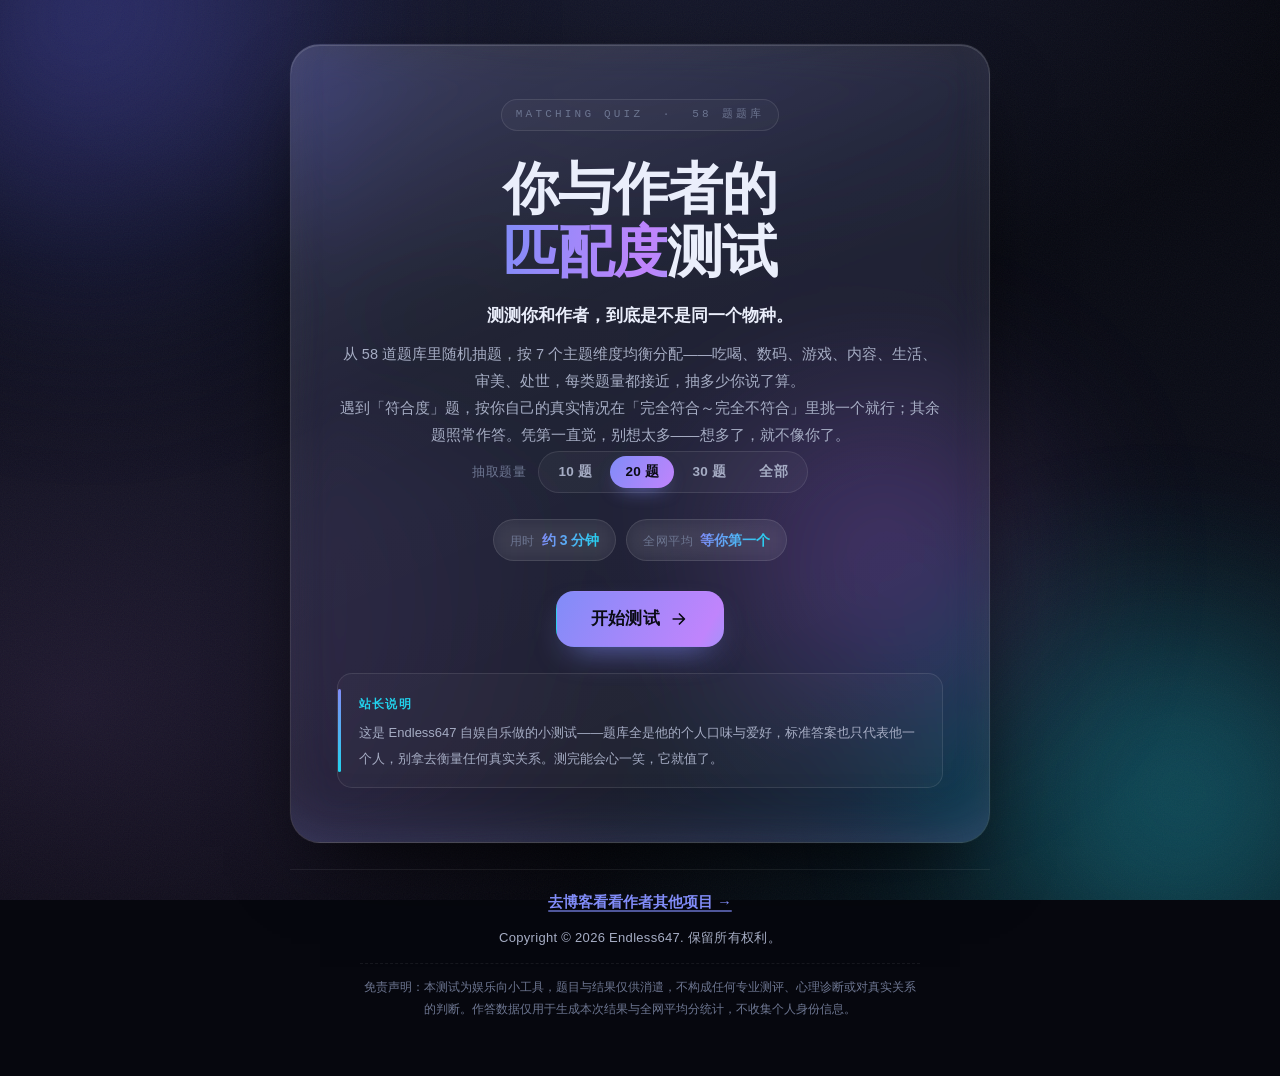
==== public/index.html @ 9ea5fccc "feat: 题干改为「我更……而不是……」对照写法；修复答案键被公开下载 1) 题干改写（39 道符合度题） - 原来的光杆陈述句 → 带对照的写法，让每题测的是哪个偏好点一目了然   例：`我最想用" ====
<!DOCTYPE html>
<html lang="zh-CN">
<head>
  <meta charset="UTF-8" />
  <meta name="viewport" content="width=device-width, initial-scale=1.0, viewport-fit=cover" />
  <meta name="theme-color" content="#06070e" />
  <meta name="description" content="58 道题，测测你和作者到底是不是一路人。" />
  <title>你与作者的匹配度测试</title>
  <link rel="stylesheet" href="./styles.css" />
</head>
<body>
  <!-- 背景：极光光晕 + 噪点 -->
  <div class="bg" aria-hidden="true">
    <span class="orb orb-a"></span>
    <span class="orb orb-b"></span>
    <span class="orb orb-c"></span>
    <span class="noise"></span>
  </div>

  <main class="app">

    <!-- ============ 开始页 ============ -->
    <section id="start-screen" class="screen glass hero">
      <span class="eyebrow">MATCHING QUIZ&nbsp;&nbsp;·&nbsp;&nbsp;58 题题库</span>

      <h1 class="hero-title">
        <span class="line">你与作者的</span>
        <span class="line"><em>匹配度</em>测试</span>
      </h1>

      <p class="hero-tag">测测你和作者，到底是不是同一个物种。</p>
      <p class="hero-lead">
        从 58 道题库里随机抽题，按 7 个主题维度均衡分配——吃喝、数码、游戏、内容、生活、审美、处世，每类题量都接近，抽多少你说了算。<br />
        遇到「符合度」题，按你自己的真实情况在「完全符合～完全不符合」里挑一个就行；其余题照常作答。凭第一直觉，别想太多——想多了，就不像你了。
      </p>

      <div class="mode-row">
        <span class="mode-label">抽取题量</span>
        <div class="segmented" id="mode-select" role="group" aria-label="抽取题量"></div>
      </div>

      <div id="start-stats" class="chip-row">
        <span class="chip"><i>用时</i><b>约 3 分钟</b></span>
        <span class="chip"><i>全网平均</i><b>等你第一个</b></span>
      </div>

      <button id="start-btn" class="btn btn-primary btn-lg" type="button">
        <span>开始测试</span>
        <svg class="ico" viewBox="0 0 24 24" fill="none" aria-hidden="true">
          <path d="M5 12h13M12.5 6l6 6-6 6" stroke="currentColor" stroke-width="2"
                stroke-linecap="round" stroke-linejoin="round" />
        </svg>
      </button>

      <div class="owner-note">
        <span class="owner-note-k">站长说明</span>
        <p>这是 Endless647 自娱自乐做的小测试——题库全是他的个人口味与爱好，标准答案也只代表他一个人，别拿去衡量任何真实关系。测完能会心一笑，它就值了。</p>
      </div>
    </section>

    <!-- ============ 答题页 ============ -->
    <section id="quiz-screen" class="screen glass quiz hidden">
      <div class="quiz-top">
        <span class="brand">匹配度测试</span>
        <span id="q-type" class="q-type"></span>
      </div>

      <div class="progress">
        <div class="progress-track"><div id="progress-fill" class="progress-fill"></div></div>
        <span id="progress-text" class="progress-text">1 / 20</span>
      </div>

      <h2 id="question-text" class="question"></h2>
      <div id="options" class="options"></div>

      <div class="quiz-footer">
        <button id="prev-btn" class="btn" type="button">上一题</button>
        <button id="next-btn" class="btn btn-primary" type="button">下一题</button>
      </div>
    </section>

    <!-- ============ 结果页 ============ -->
    <section id="result-screen" class="screen glass result hidden">
      <p class="result-label">你的匹配度</p>

      <div class="ring-wrap">
        <svg class="ring" viewBox="0 0 120 120" aria-hidden="true">
          <circle class="ring-bg" cx="60" cy="60" r="52"></circle>
          <circle class="ring-fg" id="ring-fg" cx="60" cy="60" r="52"></circle>
        </svg>
        <div class="ring-center"><span id="match-percent">0</span><i>%</i></div>
      </div>

      <h2 id="tier-title" class="tier-title"></h2>
      <p id="tier-desc" class="tier-desc"></p>
      <p id="raw-score" class="raw"></p>

      <div id="punish-notice" class="notice hidden"></div>
      <button id="unlock-btn" class="btn unlock-btn hidden" type="button">我偏要看真实结果 😤</button>

      <!-- ===== 分析区（惩罚模式下整体隐藏）===== -->
      <div id="analysis" class="analysis">

        <div class="tiles">
          <div class="tile"><span class="tile-k">匹配度</span><b class="tile-v" id="sum-percent">--</b></div>
          <div class="tile"><span class="tile-k">等级称号</span><b class="tile-v" id="sum-tier">--</b></div>
          <div class="tile"><span class="tile-k">最强同频</span><b class="tile-v" id="sum-best">--</b></div>
          <div class="tile"><span class="tile-k">最离谱分歧</span><b class="tile-v" id="sum-worst">--</b></div>
        </div>

        <div id="avg-box" class="hidden">
          <h3 class="sec-title">全网平均分对比</h3>
          <div class="panel avg-inner">
            <div class="avg-head">
              <span class="avg-title">🏆 你 vs 全网平均</span>
              <span class="avg-count" id="avg-count">--</span>
            </div>
            <div class="avg-rows">
              <div class="avg-row">
                <span class="avg-label">你</span>
                <div class="avg-bar"><div class="avg-fill you" id="avg-you-fill"></div></div>
                <span class="avg-val" id="avg-you-val">--</span>
              </div>
              <div class="avg-row">
                <span class="avg-label">平均</span>
                <div class="avg-bar"><div class="avg-fill mean" id="avg-mean-fill"></div></div>
                <span class="avg-val" id="avg-mean-val">--</span>
              </div>
            </div>
            <div class="avg-foot">
              <span class="avg-delta" id="avg-delta">--</span>
              <span class="avg-beat" id="avg-beat">--</span>
            </div>
            <p class="avg-note" id="avg-note"></p>
          </div>
        </div>

        <h3 class="sec-title">六维同频雷达</h3>
        <div class="panel radar-box">
          <svg id="radar" viewBox="0 0 320 300" role="img" aria-label="六维同频雷达图"></svg>
        </div>
        <p id="radar-summary" class="note"></p>

        <h3 class="sec-title">各维度同频度</h3>
        <div id="dim-list" class="dim-list"></div>

        <h3 class="sec-title">专属深度报告</h3>
        <div class="panel report-box">
          <div class="report-sec">
            <span class="token">你们的共同点</span>
            <div id="rep-common" class="report-text"></div>
          </div>
          <div class="report-sec">
            <span class="token warn">最离谱的分歧</span>
            <div id="rep-diff" class="report-text"></div>
          </div>
          <div class="report-sec">
            <span class="token ok">终极结论</span>
            <div id="rep-final" class="report-text"></div>
          </div>
        </div>

        <div class="breakdown">
          <div class="breakdown-col">
            <h3>最一致的 3 题</h3>
            <ul id="top-matches" class="bd-list"></ul>
          </div>
          <div class="breakdown-col">
            <h3>分歧最大的 3 题</h3>
            <ul id="top-differences" class="bd-list"></ul>
          </div>
        </div>
      </div>

      <div class="actions">
        <button id="download-btn" class="btn" type="button">保存结果长图</button>
        <button id="copy-btn" class="btn" type="button">复制结果文案</button>
        <button id="restart-btn" class="btn btn-primary" type="button">重新测试</button>
      </div>

      <div class="owner-note">
        <span class="owner-note-k">站长说明</span>
        <p>这是 Endless647 自娱自乐做的小测试——题库全是他的个人口味与怪癖，标准答案也只代表他一个人，别拿去衡量任何真实关系。测完能会心一笑，它就值了。</p>
      </div>

      <p class="poster-footer">你与作者的匹配度测试 · matching-quiz.pages.dev</p>
    </section>

    <!-- ============ 站点页脚 ============ -->
    <footer class="site-footer">
      <a class="footer-blog" href="https://wjhtkjwz.eu.org" target="_blank" rel="noopener">去博客看看作者其他项目 →</a>
      <div class="footer-copy">Copyright © 2026 Endless647. 保留所有权利。</div>
      <p class="footer-disclaimer">免责声明：本测试为娱乐向小工具，题目与结果仅供消遣，不构成任何专业测评、心理诊断或对真实关系的判断。作答数据仅用于生成本次结果与全网平均分统计，不收集个人身份信息。</p>
    </footer>

  </main>

  <p id="error-toast" class="toast hidden"></p>

  <script src="./vendor/html2canvas.min.js"></script>
  <script src="./script.js"></script>
</body>
</html>
---- public/styles.css ----
/* ============================================================
   你与作者的匹配度测试 · 极简玻璃拟态（Minimal Glassmorphism）
   —— 深空极光底 · 毛玻璃面板 · 克制留白 · 顺滑动效
   全部资源本地化，无任何外部 CDN。
   ============================================================ */

/* ---------- 1. 设计令牌 ---------- */
:root {
  /* 底色 */
  --bg: #06070e;
  --bg-2: #0b0d18;

  /* 玻璃 */
  --glass: rgba(255, 255, 255, 0.055);
  --glass-2: rgba(255, 255, 255, 0.035);
  --glass-3: rgba(255, 255, 255, 0.028);
  --brd: rgba(255, 255, 255, 0.10);
  --brd-hi: rgba(255, 255, 255, 0.20);
  --blur: 22px;

  /* 文字 */
  --text: #eaeefb;
  --text-2: #a6adc4;
  --text-3: #6d7691;

  /* 强调色 */
  --a1: #818cf8;   /* 靛 */
  --a2: #c084fc;   /* 紫 */
  --a3: #22d3ee;   /* 青 */
  --ok: #4ade80;
  --bad: #fb7185;

  /* 形状 */
  --r-xl: 30px;
  --r-lg: 22px;
  --r-md: 15px;
  --r-sm: 11px;

  /* 动效曲线 */
  --ease: cubic-bezier(0.22, 1, 0.36, 1);
  --ease-soft: cubic-bezier(0.4, 0, 0.2, 1);
  --snap: cubic-bezier(0.34, 1.56, 0.64, 1);
}

/* ---------- 2. 基础 ---------- */
* { box-sizing: border-box; margin: 0; padding: 0; }

html { -webkit-text-size-adjust: 100%; }

body {
  font-family: -apple-system, BlinkMacSystemFont, "Segoe UI", "PingFang SC",
    "Hiragino Sans GB", "Microsoft YaHei", "Noto Sans SC", sans-serif;
  color: var(--text);
  background: var(--bg);
  min-height: 100vh;
  display: flex;
  justify-content: center;
  align-items: flex-start;
  padding: 44px 18px 56px;
  padding-left: max(18px, env(safe-area-inset-left));
  padding-right: max(18px, env(safe-area-inset-right));
  overflow-x: hidden;
  -webkit-font-smoothing: antialiased;
  line-height: 1.6;
}

::selection { background: rgba(129, 140, 248, 0.35); }

.hidden { display: none !important; }

/* ---------- 3. 背景：极光光晕 + 噪点 ---------- */
.bg { position: fixed; inset: 0; z-index: -1; overflow: hidden; background: var(--bg); }

.bg::before {
  content: "";
  position: absolute; inset: 0;
  background:
    radial-gradient(1200px 700px at 50% -12%, rgba(129, 140, 248, 0.16), transparent 60%),
    radial-gradient(900px 620px at 88% 96%, rgba(34, 211, 238, 0.10), transparent 62%),
    radial-gradient(880px 700px at 6% 78%, rgba(192, 132, 252, 0.12), transparent 64%),
    linear-gradient(180deg, var(--bg) 0%, var(--bg-2) 55%, var(--bg) 100%);
}

.orb {
  position: absolute;
  display: block;
  border-radius: 50%;
  filter: blur(90px);
  opacity: 0.5;
  will-change: transform;
}
.orb-a {
  width: 46vmax; height: 46vmax; top: -16vmax; left: -10vmax;
  background: radial-gradient(circle at 35% 35%, #6366f1, transparent 68%);
  animation: drift-a 34s var(--ease-soft) infinite alternate;
}
.orb-b {
  width: 38vmax; height: 38vmax; bottom: -14vmax; right: -8vmax;
  background: radial-gradient(circle at 60% 40%, #22d3ee, transparent 68%);
  opacity: 0.4;
  animation: drift-b 42s var(--ease-soft) infinite alternate;
}
.orb-c {
  width: 34vmax; height: 34vmax; top: 38%; left: 52%;
  background: radial-gradient(circle at 50% 50%, #c084fc, transparent 68%);
  opacity: 0.34;
  animation: drift-c 50s var(--ease-soft) infinite alternate;
}
@keyframes drift-a {
  from { transform: translate3d(0, 0, 0) scale(1); }
  to   { transform: translate3d(9vmax, 7vmax, 0) scale(1.18); }
}
@keyframes drift-b {
  from { transform: translate3d(0, 0, 0) scale(1.1); }
  to   { transform: translate3d(-10vmax, -6vmax, 0) scale(0.92); }
}
@keyframes drift-c {
  from { transform: translate3d(-4vmax, 0, 0) scale(0.95); }
  to   { transform: translate3d(6vmax, -9vmax, 0) scale(1.22); }
}

/* 细噪点，提升质感（内联 data URI，不请求外部资源） */
.noise {
  position: absolute; inset: -50%;
  pointer-events: none;
  opacity: 0.045;
  background-image: url("data:image/svg+xml,%3Csvg xmlns='http://www.w3.org/2000/svg' width='200' height='200'%3E%3Cfilter id='n'%3E%3CfeTurbulence type='fractalNoise' baseFrequency='0.85' numOctaves='3' stitchTiles='stitch'/%3E%3C/filter%3E%3Crect width='200' height='200' filter='url(%23n)'/%3E%3C/svg%3E");
}

/* ---------- 4. 布局与玻璃面板 ---------- */
.app { width: 100%; max-width: 700px; position: relative; }

.glass {
  position: relative;
  /* 多层叠加：对角微光 + 半透明玻璃底，更通透有层次 */
  background:
    linear-gradient(155deg, rgba(255, 255, 255, 0.12) 0%, rgba(255, 255, 255, 0.035) 36%, rgba(255, 255, 255, 0.012) 100%),
    var(--glass);
  border: 1px solid var(--brd);
  border-radius: var(--r-xl);
  backdrop-filter: blur(var(--blur)) saturate(185%);
  -webkit-backdrop-filter: blur(var(--blur)) saturate(185%);
  box-shadow:
    0 34px 80px -30px rgba(0, 0, 0, 0.92),
    inset 0 1px 0 rgba(255, 255, 255, 0.14),
    inset 0 -36px 70px -46px rgba(129, 140, 248, 0.34),
    0 0 0 1px rgba(255, 255, 255, 0.02);
  overflow: hidden;
}
/* 顶部高光，强化玻璃质感 */
.glass::before {
  content: "";
  position: absolute;
  inset: 0;
  border-radius: inherit;
  background: linear-gradient(180deg, rgba(255, 255, 255, 0.14), transparent 28%);
  pointer-events: none;
}

/* 屏幕入场：淡入 + 上浮 + 轻微聚焦 */
.screen { animation: screen-in 0.62s var(--ease) both; }
@keyframes screen-in {
  from { opacity: 0; transform: translateY(20px) scale(0.985); filter: blur(6px); }
  to   { opacity: 1; transform: none; filter: blur(0); }
}

/* 通用入场动效 */
@keyframes rise {
  from { opacity: 0; transform: translateY(14px); }
  to   { opacity: 1; transform: none; }
}
@keyframes pop {
  0%   { opacity: 0; transform: scale(0.86); }
  100% { opacity: 1; transform: scale(1); }
}

/* ---------- 5. 按钮 ---------- */
.btn {
  position: relative;
  overflow: hidden;
  appearance: none;
  display: inline-flex;
  align-items: center;
  justify-content: center;
  gap: 9px;
  border: 1px solid var(--brd);
  background: var(--glass-2);
  backdrop-filter: blur(12px);
  -webkit-backdrop-filter: blur(12px);
  color: var(--text);
  font-family: inherit;
  font-size: 15px;
  font-weight: 600;
  letter-spacing: 0.2px;
  padding: 12px 22px;
  border-radius: var(--r-md);
  cursor: pointer;
  transition:
    transform 0.28s var(--ease),
    border-color 0.28s var(--ease-soft),
    background 0.28s var(--ease-soft),
    box-shadow 0.32s var(--ease-soft),
    opacity 0.2s linear;
}
.btn:hover:not(:disabled) {
  transform: translateY(-2px);
  border-color: var(--brd-hi);
  background: rgba(255, 255, 255, 0.07);
  box-shadow: 0 14px 30px -14px rgba(0, 0, 0, 0.9);
}
.btn:active:not(:disabled) { transform: translateY(0) scale(0.985); transition-duration: 0.08s; }
.btn:focus-visible { outline: 2px solid var(--a1); outline-offset: 3px; }
.btn:disabled { opacity: 0.4; cursor: not-allowed; }

/* 主按钮：渐变 + 悬停扫光 + 呼吸光晕 */
.btn-primary {
  border-color: transparent;
  color: #0a0b14;
  background: linear-gradient(120deg, var(--a1), var(--a2) 52%, var(--a3));
  background-size: 180% 100%;
  box-shadow: 0 14px 34px -16px rgba(129, 140, 248, 0.9);
  animation: hue-slide 9s var(--ease-soft) infinite alternate;
}
@keyframes hue-slide {
  from { background-position: 0% 50%; }
  to   { background-position: 100% 50%; }
}
.btn-primary::after {
  content: "";
  position: absolute; top: 0; left: -120%;
  width: 60%; height: 100%;
  background: linear-gradient(100deg, transparent, rgba(255, 255, 255, 0.65), transparent);
  transform: skewX(-18deg);
  transition: left 0.7s var(--ease-soft);
}
.btn-primary:hover:not(:disabled)::after { left: 130%; }
.btn-primary:hover:not(:disabled) {
  border-color: transparent;
  background-color: transparent;
  box-shadow: 0 20px 44px -16px rgba(129, 140, 248, 1);
}

.btn-lg { padding: 16px 34px; font-size: 16.5px; border-radius: 18px; }
.btn .ico { width: 20px; height: 20px; transition: transform 0.32s var(--ease); }
.btn-lg:hover .ico { transform: translateX(4px); }

/* ---------- 6. 开始页 ---------- */
.hero {
  padding: clamp(30px, 6vw, 54px) clamp(24px, 5vw, 46px);
  text-align: center;
  overflow: hidden;
}
.hero::before {
  content: "";
  position: absolute; inset: -40% -10% auto;
  height: 320px;
  background: radial-gradient(closest-side, rgba(129, 140, 248, 0.22), transparent);
  filter: blur(24px);
  animation: hue-breathe 8s var(--ease-soft) infinite alternate;
}
@keyframes hue-breathe {
  from { opacity: 0.55; transform: scale(0.95); }
  to   { opacity: 1;    transform: scale(1.08); }
}

.eyebrow {
  position: relative;
  display: inline-block;
  font-family: ui-monospace, SFMono-Regular, Consolas, "Courier New", monospace;
  font-size: 11px;
  letter-spacing: 3.2px;
  color: var(--text-3);
  padding: 6px 14px;
  border: 1px solid var(--brd);
  border-radius: 99px;
  background: var(--glass-3);
  animation: rise 0.6s var(--ease) 0.05s both;
}

.hero-title {
  position: relative;
  margin: 26px 0 0;
  font-size: clamp(34px, 7.6vw, 56px);
  line-height: 1.14;
  font-weight: 800;
  letter-spacing: -1.2px;
}
.hero-title .line { display: block; animation: rise 0.7s var(--ease) both; }
.hero-title .line:nth-child(1) { animation-delay: 0.12s; }
.hero-title .line:nth-child(2) { animation-delay: 0.22s; }
.hero-title em {
  font-style: normal;
  background: linear-gradient(100deg, var(--a1), var(--a2) 45%, var(--a3));
  background-size: 200% 100%;
  -webkit-background-clip: text;
  background-clip: text;
  -webkit-text-fill-color: transparent;
  animation: hue-slide 7s var(--ease-soft) infinite alternate;
}

.hero-tag {
  position: relative;
  margin-top: 18px;
  font-size: clamp(15px, 2.4vw, 17px);
  font-weight: 600;
  color: var(--text);
  animation: rise 0.7s var(--ease) 0.3s both;
}
.hero-lead {
  position: relative;
  margin-top: 12px;
  font-size: 14.5px;
  line-height: 1.85;
  color: var(--text-2);
  animation: rise 0.7s var(--ease) 0.38s both;
}

/* 玻璃信息芯片 */
.chip-row {
  position: relative;
  display: flex;
  flex-wrap: wrap;
  justify-content: center;
  gap: 10px;
  margin: 26px 0 30px;
}
.chip {
  display: inline-flex;
  align-items: baseline;
  gap: 7px;
  padding: 9px 16px;
  border-radius: 99px;
  border: 1px solid var(--brd);
  background: var(--glass-2);
  backdrop-filter: blur(10px);
  -webkit-backdrop-filter: blur(10px);
  animation: rise 0.55s var(--ease) both;
}
.chip:nth-child(1) { animation-delay: 0.46s; }
.chip:nth-child(2) { animation-delay: 0.54s; }
.chip:nth-child(3) { animation-delay: 0.62s; }
.chip i { font-style: normal; font-size: 11.5px; color: var(--text-3); letter-spacing: 0.4px; }
.chip b {
  font-size: 14px;
  font-weight: 700;
  background: linear-gradient(100deg, var(--a1), var(--a3));
  -webkit-background-clip: text; background-clip: text;
  -webkit-text-fill-color: transparent;
}

/* 抽题量档位选择器 */
.mode-row {
  position: relative;
  display: flex;
  flex-wrap: wrap;
  align-items: center;
  justify-content: center;
  gap: 12px;
  margin: 2px 0 14px;
  animation: rise 0.6s var(--ease) 0.44s both;
}
.mode-label {
  font-size: 12.5px;
  letter-spacing: 0.6px;
  color: var(--text-3);
}
.segmented {
  display: inline-flex;
  padding: 4px;
  gap: 3px;
  border-radius: 99px;
  border: 1px solid var(--brd);
  background: var(--glass-2);
  backdrop-filter: blur(10px);
  -webkit-backdrop-filter: blur(10px);
}
.seg {
  appearance: none;
  border: 0;
  background: transparent;
  color: var(--text-2);
  font-family: inherit;
  font-size: 13.5px;
  font-weight: 700;
  letter-spacing: 0.3px;
  padding: 7px 15px;
  border-radius: 99px;
  cursor: pointer;
  transition:
    color 0.24s var(--ease-soft),
    background 0.24s var(--ease-soft),
    box-shadow 0.28s var(--ease-soft);
}
.seg:hover { color: var(--text); }
.seg.is-active {
  color: #0a0b14;
  background: linear-gradient(120deg, var(--a1), var(--a2));
  box-shadow: 0 8px 20px -10px rgba(129, 140, 248, 0.9);
}
.seg:focus-visible { outline: 2px solid var(--a1); outline-offset: 2px; }

.hero .btn-lg { position: relative; animation: rise 0.6s var(--ease) 0.7s both; }
.hero-note {
  position: relative;
  margin-top: 24px;
  font-size: 12.5px;
  line-height: 1.9;
  color: var(--text-3);
  animation: rise 0.6s var(--ease) 0.8s both;
}

/* ---------- 7. 答题页 ---------- */
.quiz { padding: clamp(24px, 5vw, 40px); }

.quiz-top {
  display: flex;
  align-items: center;
  justify-content: space-between;
  gap: 12px;
  margin-bottom: 18px;
}
.brand {
  font-family: ui-monospace, SFMono-Regular, Consolas, monospace;
  font-size: 11px;
  letter-spacing: 2.6px;
  color: var(--text-3);
  text-transform: uppercase;
}
.q-type {
  font-size: 11.5px;
  font-weight: 700;
  letter-spacing: 0.6px;
  padding: 5px 12px;
  border-radius: 99px;
  border: 1px solid var(--brd);
  background: var(--glass-2);
  color: var(--text-2);
}
.q-type.single { color: #a5b4fc; border-color: rgba(129, 140, 248, 0.42); }
.q-type.multiple { color: #f0abfc; border-color: rgba(192, 132, 252, 0.42); }
.q-type.scale { color: #7dd3fc; border-color: rgba(56, 189, 248, 0.42); }

.progress { display: flex; align-items: center; gap: 14px; margin-bottom: 30px; }
.progress-track {
  flex: 1; height: 6px;
  border-radius: 99px;
  background: rgba(255, 255, 255, 0.07);
  overflow: hidden;
}
.progress-fill {
  position: relative;
  height: 100%; width: 100%;
  border-radius: 99px;
  background: linear-gradient(90deg, var(--a1), var(--a2) 55%, var(--a3));
  transform: scaleX(0);
  transform-origin: left center;
  transition: transform 0.72s var(--ease);
  box-shadow: 0 0 16px -1px rgba(129, 140, 248, 0.55);
}
.progress-fill::after {
  content: "";
  position: absolute; inset: 0;
  border-radius: 99px;
  background: linear-gradient(90deg, transparent, rgba(255, 255, 255, 0.6), transparent);
  transform: translateX(-100%);
  animation: sheen 2.4s var(--ease-soft) infinite;
}
@keyframes sheen {
  0%   { transform: translateX(-100%); }
  55%  { transform: translateX(200%); }
  100% { transform: translateX(200%); }
}
.progress-text {
  font-family: ui-monospace, SFMono-Regular, Consolas, monospace;
  font-size: 12.5px;
  color: var(--text-3);
  white-space: nowrap;
  letter-spacing: 0.5px;
}

.question {
  font-size: clamp(19px, 3.4vw, 23px);
  font-weight: 700;
  line-height: 1.55;
  letter-spacing: -0.2px;
  min-height: 68px;
  margin-bottom: 24px;
}
.question.q-in { animation: rise 0.5s var(--ease) both; }

.options { display: flex; flex-direction: column; gap: 11px; margin-bottom: 30px; }

.option {
  position: relative;
  display: flex;
  align-items: center;
  gap: 14px;
  padding: 15px 18px;
  border-radius: var(--r-md);
  border: 1px solid var(--brd);
  background: var(--glass-3);
  cursor: pointer;
  overflow: hidden;
  animation: rise 0.5s var(--ease) both;
  animation-delay: calc(var(--i, 0) * 55ms + 60ms);
  transition:
    transform 0.26s var(--ease),
    border-color 0.26s var(--ease-soft),
    background 0.26s var(--ease-soft),
    box-shadow 0.3s var(--ease-soft);
}
.option::before {           /* 选中时的左侧强调条 */
  content: "";
  position: absolute; left: 0; top: 12%; bottom: 12%;
  width: 3px; border-radius: 99px;
  background: linear-gradient(180deg, var(--a1), var(--a2));
  transform: scaleY(0);
  transform-origin: 50% 50%;
  transition: transform 0.34s var(--snap);
}
.option:hover {
  transform: translateX(4px);
  border-color: var(--brd-hi);
  background: rgba(255, 255, 255, 0.06);
  box-shadow: 0 12px 26px -16px rgba(0, 0, 0, 0.9);
}
.option.selected {
  border-color: rgba(129, 140, 248, 0.55);
  background: linear-gradient(100deg, rgba(129, 140, 248, 0.16), rgba(192, 132, 252, 0.10));
  box-shadow: 0 0 0 1px rgba(129, 140, 248, 0.22), 0 16px 34px -18px rgba(129, 140, 248, 0.9);
}
.option.selected::before { transform: scaleY(1); }

.dot {
  flex: none;
  width: 30px; height: 30px;
  display: grid; place-items: center;
  border-radius: 50%;
  border: 1px solid var(--brd);
  background: var(--glass-2);
  font-size: 12.5px;
  font-weight: 800;
  color: var(--text-2);
  transition: all 0.3s var(--ease);
}
.option.selected .dot {
  background: linear-gradient(135deg, var(--a1), var(--a2));
  border-color: transparent;
  color: #0a0b14;
  transform: scale(1.1);
  box-shadow: 0 0 16px -2px rgba(129, 140, 248, 0.85);
}
.opt-label { font-size: 15px; line-height: 1.5; color: var(--text); }

.quiz-footer { display: flex; gap: 12px; }
.quiz-footer .btn { flex: 1; }

/* ---------- 8. 结果页 ---------- */
.result { padding: clamp(24px, 5vw, 42px); }

.result-label {
  text-align: center;
  font-family: ui-monospace, SFMono-Regular, Consolas, monospace;
  font-size: 11px;
  letter-spacing: 3px;
  color: var(--text-3);
  text-transform: uppercase;
}

.ring-wrap {
  position: relative;
  width: 176px; height: 176px;
  margin: 18px auto 6px;
  animation: pop 0.7s var(--ease) 0.1s both;
}
.ring { width: 100%; height: 100%; transform: rotate(-90deg); }
.ring-bg {
  fill: none;
  stroke: rgba(255, 255, 255, 0.08);
  stroke-width: 8;
}
.ring-fg {
  fill: none;
  stroke: var(--a1);
  stroke-width: 8;
  stroke-linecap: round;
  stroke-dasharray: 326.7;
  stroke-dashoffset: 326.7;
  transition: stroke-dashoffset 1.15s var(--ease), stroke 0.5s linear;
  filter: drop-shadow(0 0 10px rgba(255, 255, 255, 0.28));
}
.ring-center {
  position: absolute; inset: 0;
  display: flex; align-items: baseline; justify-content: center;
  padding-top: 62px;
}
.ring-center span {
  font-size: 50px;
  font-weight: 800;
  letter-spacing: -2px;
  line-height: 1;
  color: var(--a1);
}
.ring-center i { font-style: normal; font-size: 19px; color: var(--text-3); margin-left: 3px; }

.tier-title {
  text-align: center;
  margin-top: 14px;
  font-size: clamp(21px, 4.2vw, 26px);
  font-weight: 800;
  letter-spacing: -0.4px;
  animation: rise 0.6s var(--ease) 0.26s both;
}
.tier-desc {
  text-align: center;
  margin-top: 10px;
  font-size: 14.5px;
  line-height: 1.75;
  color: var(--text-2);
  animation: rise 0.6s var(--ease) 0.34s both;
}
.raw {
  text-align: center;
  margin-top: 8px;
  font-family: ui-monospace, SFMono-Regular, Consolas, monospace;
  font-size: 12px;
  letter-spacing: 0.6px;
  color: var(--text-3);
  animation: rise 0.6s var(--ease) 0.4s both;
}

/* 反作弊提示 */
.notice {
  margin-top: 22px;
  padding: 14px 18px;
  border-radius: var(--r-md);
  border: 1px solid rgba(251, 113, 133, 0.4);
  background: rgba(251, 113, 133, 0.10);
  color: #ffd7dd;
  font-size: 13.5px;
  line-height: 1.7;
  animation: rise 0.5s var(--ease) both;
}
.notice b { color: #fff; }
.unlock-btn {
  display: block;
  width: 100%;
  margin-top: 14px;
  border-color: rgba(251, 113, 133, 0.45);
  color: #ffd7dd;
  background: rgba(251, 113, 133, 0.10);
  animation: rise 0.5s var(--ease) 0.08s both;
}

/* 分析区整体错峰入场 */
.analysis > * { animation: rise 0.55s var(--ease) both; }
.analysis > *:nth-child(1) { animation-delay: 0.30s; }
.analysis > *:nth-child(2) { animation-delay: 0.36s; }
.analysis > *:nth-child(3) { animation-delay: 0.42s; }
.analysis > *:nth-child(4) { animation-delay: 0.48s; }
.analysis > *:nth-child(5) { animation-delay: 0.54s; }
.analysis > *:nth-child(6) { animation-delay: 0.60s; }
.analysis > *:nth-child(7) { animation-delay: 0.66s; }
.analysis > *:nth-child(8) { animation-delay: 0.72s; }

/* 四格汇总 */
.tiles {
  display: grid;
  grid-template-columns: repeat(2, 1fr);
  gap: 11px;
  margin: 30px 0 6px;
}
.tile {
  display: flex;
  flex-direction: column;
  gap: 6px;
  padding: 14px 16px;
  border-radius: var(--r-md);
  border: 1px solid var(--brd);
  background: var(--glass-3);
  transition: transform 0.3s var(--ease), border-color 0.3s var(--ease-soft);
}
.tile:hover { transform: translateY(-3px); border-color: var(--brd-hi); }
.tile-k { font-size: 11.5px; letter-spacing: 1px; color: var(--text-3); }
.tile-v { font-size: 17px; font-weight: 800; letter-spacing: -0.3px; color: var(--text); }

/* 区块标题 */
.sec-title {
  display: flex;
  align-items: center;
  gap: 10px;
  margin: 34px 0 14px;
  font-size: 14px;
  font-weight: 700;
  letter-spacing: 1.4px;
  color: var(--text);
}
.sec-title::before {
  content: "";
  width: 4px; height: 15px;
  border-radius: 99px;
  background: linear-gradient(180deg, var(--a1), var(--a3));
  box-shadow: 0 0 12px -2px var(--a1);
}

.panel {
  border: 1px solid var(--brd);
  border-radius: var(--r-lg);
  background: var(--glass-3);
  backdrop-filter: blur(12px);
  -webkit-backdrop-filter: blur(12px);
}

/* 平均分对比 */
.avg-inner { padding: 18px; }
.avg-head {
  display: flex; align-items: baseline; justify-content: space-between;
  gap: 10px; margin-bottom: 16px;
}
.avg-title { font-size: 14px; font-weight: 700; }
.avg-count { font-size: 12px; color: var(--text-3); }

.avg-rows { display: flex; flex-direction: column; gap: 12px; }
.avg-row { display: flex; align-items: center; gap: 12px; }
.avg-label { width: 34px; flex: none; font-size: 12.5px; font-weight: 700; color: var(--text-3); }
.avg-row:first-child .avg-label { color: var(--a1); }
.avg-bar {
  flex: 1; height: 11px;
  border-radius: 99px;
  background: rgba(255, 255, 255, 0.07);
  overflow: hidden;
}
.avg-fill { height: 100%; width: 0; border-radius: 99px; transition: width 0.95s var(--ease); }
.avg-fill.you { background: linear-gradient(90deg, var(--a1), var(--a2)); box-shadow: 0 0 14px -3px var(--a1); }
.avg-fill.mean { background: rgba(255, 255, 255, 0.28); }
.avg-val { width: 48px; flex: none; text-align: right; font-size: 14px; font-weight: 800; }
.avg-row:first-child .avg-val { color: var(--a1); }

.avg-foot {
  display: flex; align-items: center; justify-content: space-between;
  gap: 10px; margin-top: 16px; flex-wrap: wrap;
}
.avg-delta {
  font-size: 12.5px; font-weight: 800; letter-spacing: 0.3px;
  padding: 5px 13px; border-radius: 99px;
  background: var(--glass-2); color: var(--text-2);
}
.avg-delta.up { background: rgba(74, 222, 128, 0.14); color: #86efac; }
.avg-delta.down { background: rgba(251, 113, 133, 0.14); color: #fda4af; }
.avg-delta.eq { background: var(--glass-2); color: var(--text-3); }
.avg-beat { font-size: 12.5px; color: var(--text-3); }
.avg-note { margin-top: 12px; font-size: 13px; line-height: 1.7; color: var(--text-2); }

/* 雷达图 */
.radar-box {
  display: flex;
  justify-content: center;
  padding: 12px;
  background:
    radial-gradient(closest-side, rgba(129, 140, 248, 0.08), transparent 72%),
    var(--glass-3);
}
.radar-box svg { width: 100%; max-width: 380px; height: auto; }
.radar-axis { font-weight: 600; letter-spacing: 0.3px; pointer-events: none; }
.note {
  margin-top: 12px;
  font-size: 13px;
  line-height: 1.75;
  color: var(--text-2);
  text-align: center;
}

/* 维度进度条 */
.dim-list { display: flex; flex-direction: column; gap: 12px; }
.dim-row {
  padding: 14px 16px;
  border-radius: var(--r-md);
  border: 1px solid var(--brd);
  background: var(--glass-3);
  animation: rise 0.5s var(--ease) both;
  animation-delay: calc(var(--i, 0) * 70ms);
  transition: border-color 0.3s var(--ease-soft), transform 0.3s var(--ease);
}
.dim-row:hover { transform: translateY(-2px); border-color: var(--brd-hi); }
.dim-top { display: flex; align-items: center; gap: 10px; margin-bottom: 10px; }
.dim-name { font-weight: 700; font-size: 14px; }
.dim-tag {
  font-size: 11px; font-weight: 700; letter-spacing: 0.4px;
  color: #c7d2fe;
  padding: 3px 10px; border-radius: 99px;
  background: rgba(129, 140, 248, 0.16);
  border: 1px solid rgba(129, 140, 248, 0.28);
}
.dim-pct { margin-left: auto; font-size: 15px; font-weight: 800; color: #c7d2fe; }
.dim-bar { height: 7px; border-radius: 99px; background: rgba(255, 255, 255, 0.07); overflow: hidden; }
.dim-fill {
  height: 100%; width: 0;
  border-radius: 99px;
  background: linear-gradient(90deg, var(--a1), var(--a2) 70%, var(--a3));
  transition: width 1s var(--ease);
}
.dim-comment { margin-top: 10px; font-size: 12.5px; line-height: 1.65; color: var(--text-2); }

/* 深度报告 */
.report-box { padding: 6px 18px 16px; }
.report-sec { padding: 16px 0; border-bottom: 1px solid rgba(255, 255, 255, 0.07); }
.report-sec:last-child { border-bottom: none; padding-bottom: 6px; }
.token {
  display: inline-block;
  font-size: 11px; font-weight: 700; letter-spacing: 0.8px;
  padding: 4px 11px; border-radius: 99px;
  color: #c7d2fe;
  background: rgba(129, 140, 248, 0.14);
  border: 1px solid rgba(129, 140, 248, 0.26);
  margin-bottom: 9px;
}
.token.warn { color: #fda4af; background: rgba(251, 113, 133, 0.13); border-color: rgba(251, 113, 133, 0.28); }
.token.ok { color: #86efac; background: rgba(74, 222, 128, 0.13); border-color: rgba(74, 222, 128, 0.28); }
.report-text { font-size: 14px; line-height: 1.8; color: var(--text); }

/* 逐题明细 */
.breakdown { display: grid; grid-template-columns: 1fr 1fr; gap: 18px; margin-top: 30px; }
.breakdown-col h3 {
  font-size: 13px; font-weight: 700; letter-spacing: 0.8px;
  color: var(--text-2); margin-bottom: 12px;
}
.bd-list { list-style: none; display: flex; flex-direction: column; gap: 10px; }
.bd-list li {
  padding: 12px 14px;
  border-radius: var(--r-sm);
  border: 1px solid var(--brd);
  background: var(--glass-3);
  font-size: 13px;
  line-height: 1.6;
  animation: rise 0.45s var(--ease) both;
  animation-delay: calc(var(--i, 0) * 80ms + 120ms);
}
.bd-list .q { color: var(--text); margin-bottom: 5px; }
.bd-list .meta { font-size: 12px; color: var(--text-3); }
.bd-list .meta b { color: var(--text-2); }

/* 结果按钮组 + 页脚 */
.actions { display: flex; gap: 12px; margin-top: 32px; }
.actions .btn { flex: 1; }
.poster-footer {
  margin-top: 26px;
  padding-top: 16px;
  border-top: 1px solid rgba(255, 255, 255, 0.07);
  text-align: center;
  font-family: ui-monospace, SFMono-Regular, Consolas, monospace;
  font-size: 11px;
  letter-spacing: 1.6px;
  color: var(--text-3);
}

/* ---------- 8.5 站点页脚 ---------- */
.site-footer {
  position: relative;
  margin: 26px 0 0;
  padding-top: 18px;
  border-top: 1px solid rgba(255, 255, 255, 0.07);
  text-align: center;
  color: var(--text-3);
  font-size: 13px;
  line-height: 1.95;
}
.footer-blog {
  display: inline-block;
  margin-bottom: 9px;
  color: var(--a1);
  font-weight: 700;
  font-size: 14.5px;
  text-decoration: underline;
  text-underline-offset: 3px;          /* 更明显 */
  text-decoration-thickness: 2px;
  text-decoration-color: rgba(129, 140, 248, 0.6);
  transition: color 0.25s var(--ease-soft), text-decoration-color 0.25s var(--ease-soft);
}
.footer-blog:hover {
  color: #aab4ff;
  text-decoration-color: rgba(129, 140, 248, 0.95);
}
.footer-copy {
  color: var(--text-2);
  letter-spacing: 0.3px;
}
.footer-disclaimer {
  max-width: 560px;
  margin: 12px auto 0;
  padding-top: 12px;
  border-top: 1px dashed rgba(255, 255, 255, 0.07);
  font-size: 12px;
  line-height: 1.85;
  color: var(--text-3);
}

/* ---------- 8.6 站长说明 ---------- */
.owner-note {
  position: relative;
  margin: 26px 0 0;
  padding: 16px 18px 16px 21px;
  border-radius: var(--r-md);
  border: 1px solid var(--brd);
  background: var(--glass-3);
  text-align: left;
}
.owner-note::before {
  content: "";
  position: absolute;
  left: 0; top: 15px; bottom: 15px;
  width: 3px;
  border-radius: 99px;
  background: linear-gradient(180deg, var(--a1), var(--a3));
}
.owner-note-k {
  display: inline-block;
  margin-bottom: 7px;
  font-size: 11.5px;
  font-weight: 800;
  letter-spacing: 1.2px;
  color: var(--a3);
}
.owner-note p {
  font-size: 13px;
  line-height: 1.95;
  color: var(--text-2);
}

/* ---------- 9. 错误提示 ---------- */
.toast {
  position: fixed;
  left: 50%;
  bottom: 28px;
  z-index: 20;
  transform: translate(-50%, 0);
  max-width: min(560px, calc(100vw - 36px));
  padding: 13px 20px;
  border-radius: var(--r-md);
  border: 1px solid rgba(251, 113, 133, 0.4);
  background: rgba(30, 12, 20, 0.85);
  backdrop-filter: blur(16px);
  -webkit-backdrop-filter: blur(16px);
  color: #ffd7dd;
  font-size: 13.5px;
  text-align: center;
  box-shadow: 0 20px 50px -20px rgba(0, 0, 0, 0.9);
  animation: toast-in 0.45s var(--ease) both;
}
@keyframes toast-in {
  from { opacity: 0; transform: translate(-50%, 22px) scale(0.96); }
  to   { opacity: 1; transform: translate(-50%, 0) scale(1); }
}

/* ---------- 10. 截长图时（html2canvas 不支持 backdrop-filter）---------- */
.capturing {
  --glass: rgba(255, 255, 255, 0.085);
  --glass-2: rgba(255, 255, 255, 0.075);
  --glass-3: rgba(255, 255, 255, 0.06);
  --brd: rgba(255, 255, 255, 0.16);
  background: #0a0c16 !important;
  backdrop-filter: none !important;
  -webkit-backdrop-filter: none !important;
  box-shadow: none !important;
  filter: none !important;
}
.capturing, .capturing * { animation: none !important; transition: none !important; }
.capturing .actions { display: none !important; }

/* ---------- 11. 响应式 ---------- */
@media (max-width: 560px) {
  body { padding: 26px 14px 44px; }
  .glass { border-radius: var(--r-lg); }
  .breakdown { grid-template-columns: 1fr; gap: 22px; }
  .ring-wrap { width: 152px; height: 152px; }
  .ring-center { padding-top: 54px; }
  .ring-center span { font-size: 43px; }
  .actions { flex-wrap: wrap; }
  .actions .btn { flex: 1 1 calc(50% - 6px); }
  .actions #restart-btn { flex: 1 1 100%; }
  .orb { filter: blur(64px); }
  .option { padding: 14px 15px; gap: 12px; }
  .opt-label { font-size: 14.5px; }
}

/* ---------- 12. 降低动态效果 ---------- */
@media (prefers-reduced-motion: reduce) {
  *, *::before, *::after {
    animation-duration: 0.001ms !important;
    animation-iteration-count: 1 !important;
    transition-duration: 0.001ms !important;
  }
  .ring-fg { transition: none !important; }
}
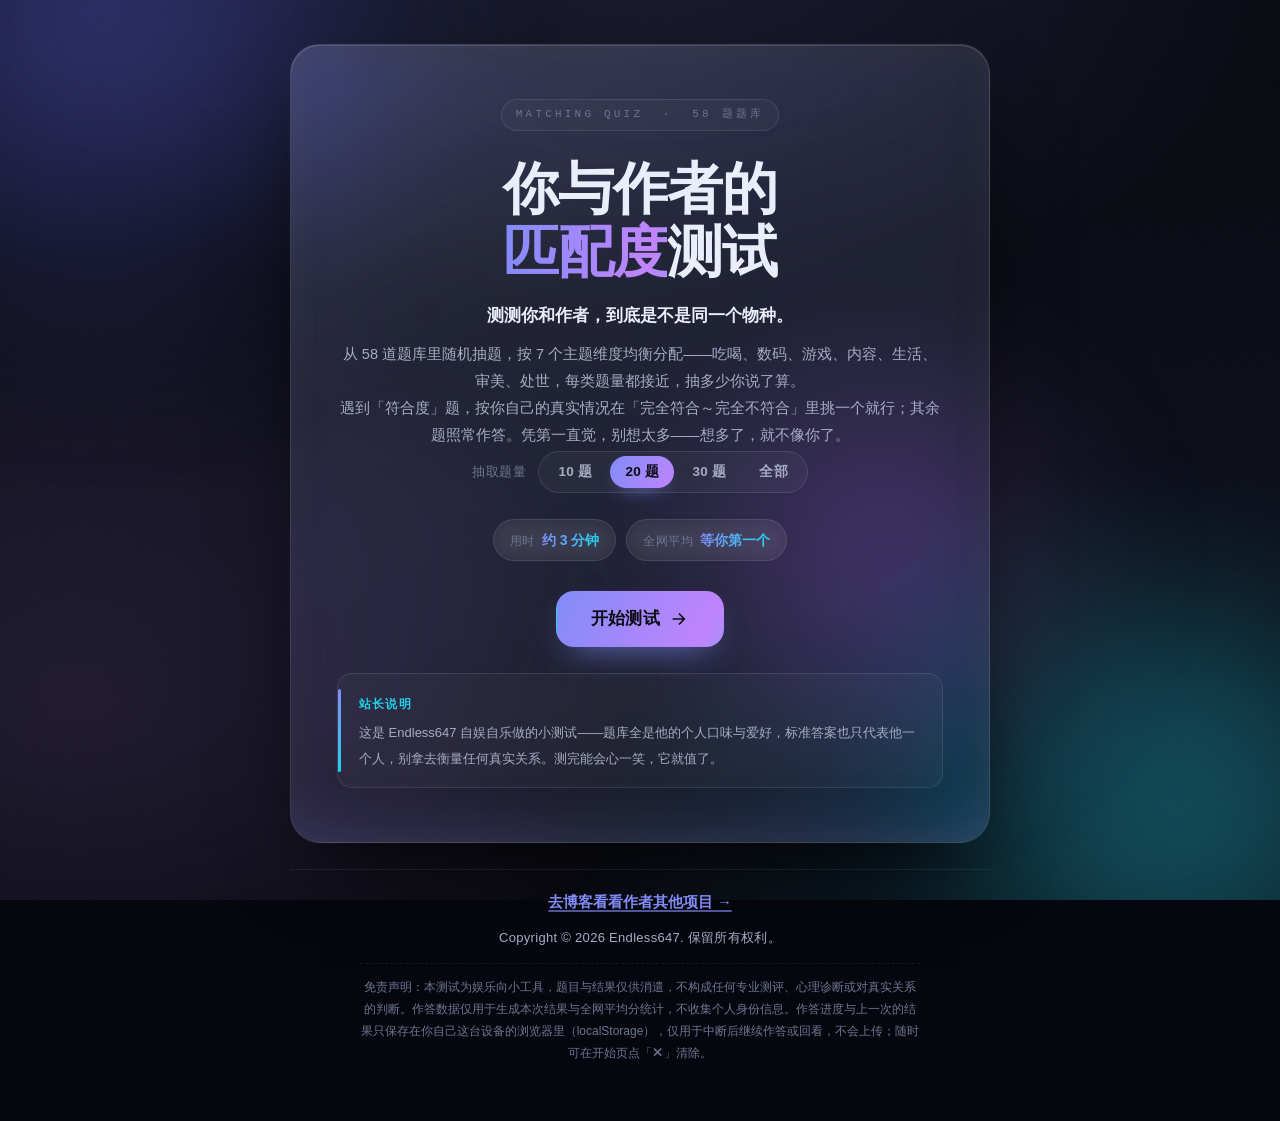
==== commit e596a813: "feat: 断点续答 + 回看上次结果（本机存档）；修正 reduced-motion 遗漏 animation-delay 一、断点续答 / 回看上次结果（全程只写 localStorage，不上传" ====
--- a/public/index.html
+++ b/public/index.html
@@ -44,8 +44,11 @@
         <span class="chip"><i>全网平均</i><b>等你第一个</b></span>
       </div>
 
+      <!-- 断点续答 / 上次结果：有本机存档时由 script.js 填内容，否则保持 hidden -->
+      <div id="resume-slot" class="resume-slot" hidden></div>
+
       <button id="start-btn" class="btn btn-primary btn-lg" type="button">
-        <span>开始测试</span>
+        <span id="start-btn-label">开始测试</span>
         <svg class="ico" viewBox="0 0 24 24" fill="none" aria-hidden="true">
           <path d="M5 12h13M12.5 6l6 6-6 6" stroke="currentColor" stroke-width="2"
                 stroke-linecap="round" stroke-linejoin="round" />
@@ -190,7 +193,7 @@
     <footer class="site-footer">
       <a class="footer-blog" href="https://wjhtkjwz.eu.org" target="_blank" rel="noopener">去博客看看作者其他项目 →</a>
       <div class="footer-copy">Copyright © 2026 Endless647. 保留所有权利。</div>
-      <p class="footer-disclaimer">免责声明：本测试为娱乐向小工具，题目与结果仅供消遣，不构成任何专业测评、心理诊断或对真实关系的判断。作答数据仅用于生成本次结果与全网平均分统计，不收集个人身份信息。</p>
+      <p class="footer-disclaimer">免责声明：本测试为娱乐向小工具，题目与结果仅供消遣，不构成任何专业测评、心理诊断或对真实关系的判断。作答数据仅用于生成本次结果与全网平均分统计，不收集个人身份信息。作答进度与上一次的结果只保存在你自己这台设备的浏览器里（localStorage），仅用于中断后继续作答或回看，不会上传；随时可在开始页点「✕」清除。</p>
     </footer>
 
   </main>
--- a/public/styles.css
+++ b/public/styles.css
@@ -398,6 +398,101 @@
   box-shadow: 0 8px 20px -10px rgba(129, 140, 248, 0.9);
 }
 .seg:focus-visible { outline: 2px solid var(--a1); outline-offset: 2px; }
+
+/* ---------- 6.5 断点续答 / 上次结果 ---------- */
+.resume-slot {
+  position: relative;
+  display: grid;
+  gap: 10px;
+  margin: -6px 0 22px;
+  /* 不要给这里加 animation-delay：这个块出生时带 hidden、由 JS 才摘掉，
+     而「延迟 + fill-mode: both」会在这段延迟里把 opacity 按在 0 —— 内容明明在 DOM 里却看不见。
+     无延迟时最多只影响一帧，且动画跑不起来时也不至于把卡片永久藏起来。 */
+  animation: rise 0.5s var(--ease) both;
+}
+.resume-slot[hidden] { display: none; } /* 显式覆盖 display:grid，否则 hidden 失效 */
+
+.resume-card {
+  display: flex;
+  align-items: center;
+  gap: 14px;
+  padding: 14px 14px 14px 18px;
+  border-radius: var(--r-md);
+  border: 1px solid var(--brd);
+  background: var(--glass-3);
+  text-align: left;
+}
+/* 「未完成」比「上次结果」更需要注意力，给它一条左侧高亮与更亮的描边 */
+.resume-card[data-kind="progress"] {
+  border-color: rgba(129, 140, 248, 0.34);
+  box-shadow:
+    inset 3px 0 0 -1px var(--a1),
+    0 16px 34px -26px rgba(129, 140, 248, 0.95);
+}
+.rc-main { flex: 1 1 auto; min-width: 0; }
+.rc-k {
+  display: inline-block;
+  margin-bottom: 5px;
+  font-size: 11px;
+  font-weight: 800;
+  letter-spacing: 1.1px;
+  color: var(--a3);
+}
+.resume-card[data-kind="result"] .rc-k { color: var(--text-3); }
+.rc-t { font-size: 13.5px; line-height: 1.6; color: var(--text-2); }
+.rc-t b { font-weight: 800; color: var(--text); }
+.rc-sc {
+  font-size: 18px;
+  font-weight: 800;
+  letter-spacing: -0.2px;
+  background: linear-gradient(100deg, var(--a1), var(--a3));
+  -webkit-background-clip: text; background-clip: text;
+  -webkit-text-fill-color: transparent;
+}
+.rc-bar {
+  height: 3px;
+  margin-top: 13px; /* 离文案远一点，否则这条青色细线看起来像下划线 */
+  overflow: hidden;
+  border-radius: 99px;
+  background: rgba(255, 255, 255, 0.07);
+}
+.rc-bar i {
+  display: block;
+  width: 0;
+  height: 100%;
+  border-radius: 99px;
+  background: linear-gradient(90deg, var(--a1), var(--a3));
+  transition: width 0.72s var(--ease);
+}
+.rc-acts { display: flex; flex: 0 0 auto; align-items: center; gap: 6px; }
+.rc-go { padding: 10px 18px; font-size: 14px; border-radius: 99px; white-space: nowrap; }
+.rc-x {
+  appearance: none;
+  display: inline-grid;
+  place-items: center;
+  width: 30px;
+  height: 30px;
+  border: 1px solid var(--brd);
+  border-radius: 50%;
+  background: var(--glass-2);
+  color: var(--text-3);
+  font-family: inherit;
+  font-size: 12px;
+  line-height: 1;
+  cursor: pointer;
+  transition:
+    color 0.24s var(--ease-soft),
+    border-color 0.24s var(--ease-soft),
+    background 0.24s var(--ease-soft);
+}
+.rc-x:hover { color: var(--text); border-color: var(--brd-hi); background: rgba(255, 255, 255, 0.07); }
+.rc-x:focus-visible { outline: 2px solid var(--a1); outline-offset: 2px; }
+
+/* 窄屏：按钮换行到下一行右对齐，避免挤压文案 */
+@media (max-width: 520px) {
+  .resume-card { flex-wrap: wrap; }
+  .rc-acts { width: 100%; justify-content: flex-end; }
+}
 
 .hero .btn-lg { position: relative; animation: rise 0.6s var(--ease) 0.7s both; }
 .hero-note {
@@ -986,6 +1081,10 @@
 @media (prefers-reduced-motion: reduce) {
   *, *::before, *::after {
     animation-duration: 0.001ms !important;
+    /* 必须连延迟一起清零：本站大量入场动画是「延迟 + fill-mode: both」写法的，
+       只压 duration 的话，元素仍会在延迟窗口里保持 opacity: 0 —— 用户明明开了
+       「减少动态效果」，反而要多等 0.3~0.8 秒才看到内容。 */
+    animation-delay: 0ms !important;
     animation-iteration-count: 1 !important;
     transition-duration: 0.001ms !important;
   }
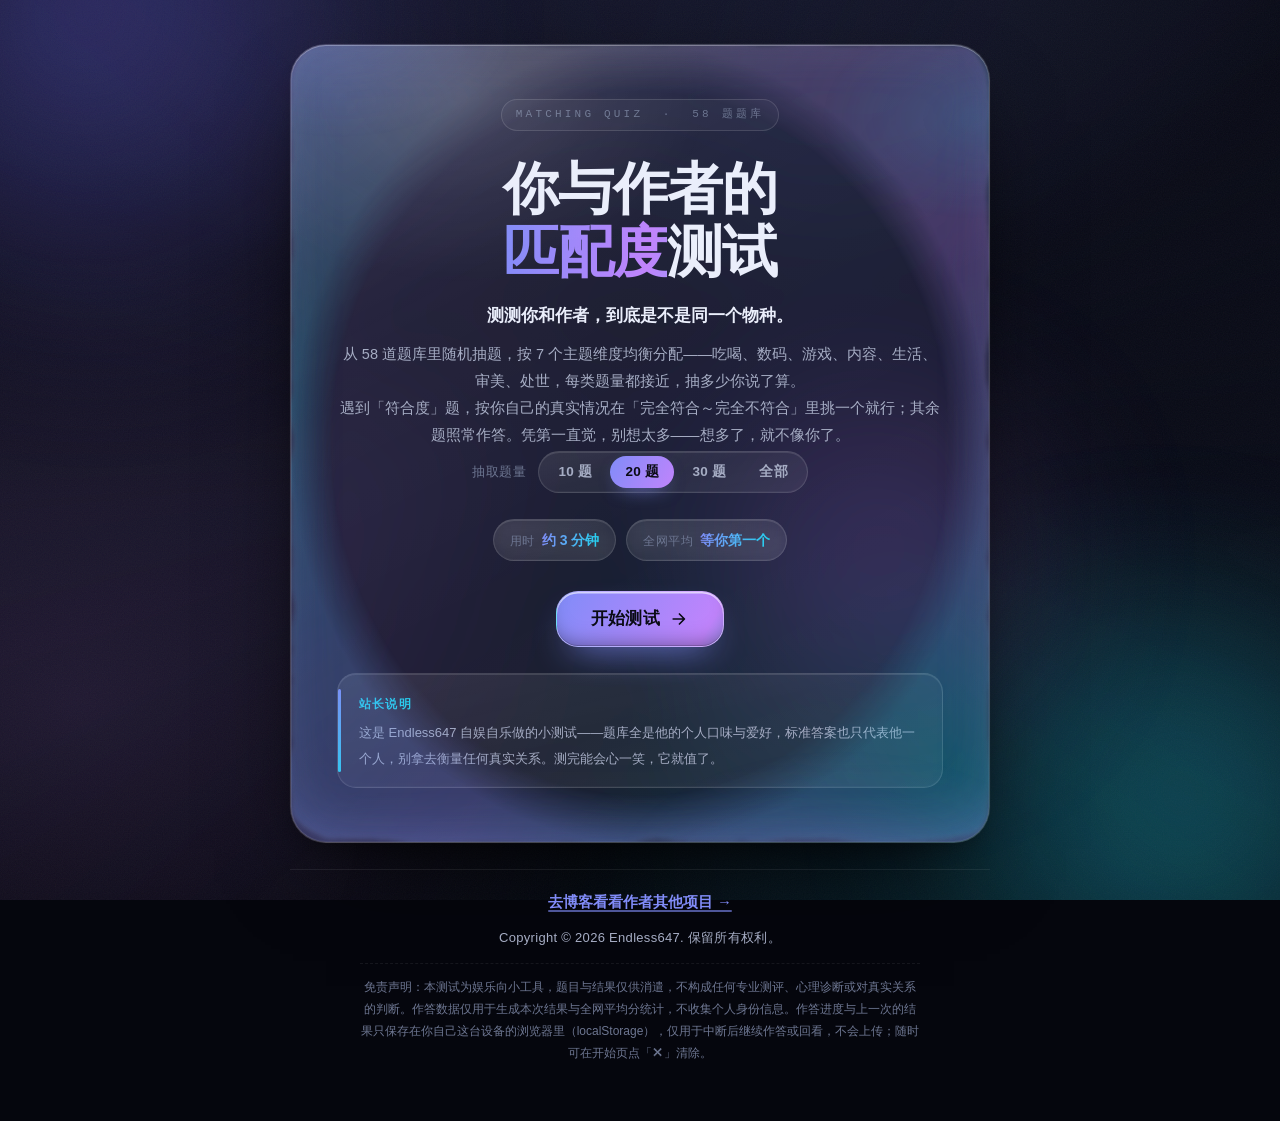
==== commit 479aa407: "feat: UI 升级为液态玻璃（折射 / 厚度 / 镜面 / 液态流动） 从「极简玻璃拟态」升级到「液态玻璃」。质感应来自折射、厚度、镜面三件事， 面板本体一旦调白，里面的卡片、进度条、文字层次会全" ====
--- a/public/index.html
+++ b/public/index.html
@@ -3,13 +3,30 @@
 <head>
   <meta charset="UTF-8" />
   <meta name="viewport" content="width=device-width, initial-scale=1.0, viewport-fit=cover" />
-  <meta name="theme-color" content="#06070e" />
+  <meta name="theme-color" content="#05060d" />
   <meta name="description" content="58 道题，测测你和作者到底是不是一路人。" />
   <title>你与作者的匹配度测试</title>
   <link rel="stylesheet" href="./styles.css" />
 </head>
 <body>
-  <!-- 背景：极光光晕 + 噪点 -->
+  <!-- 液态玻璃的折射滤镜定义，由 CSS 的 filter: url(#lg-refract) 引用。
+       幅度与波长要一起调：基频越低（波长越长）而 scale 越大，位移就会从「细波纹」
+       变成「放大镜」，把边缘那条亮棱揉断成一节一节 —— 很脏。
+       宽高为 0、绝对定位：不占位、不可见，但不能 display:none（那样滤镜会失效）。 -->
+  <svg class="lg-defs" aria-hidden="true" focusable="false" width="0" height="0">
+    <defs>
+      <filter id="lg-refract" x="-14%" y="-14%" width="128%" height="128%"
+              color-interpolation-filters="sRGB">
+        <feTurbulence type="fractalNoise" baseFrequency="0.013 0.017" numOctaves="2"
+                      seed="7" result="noise" />
+        <feGaussianBlur in="noise" stdDeviation="1.6" result="soft" />
+        <feDisplacementMap in="SourceGraphic" in2="soft" scale="16"
+                           xChannelSelector="R" yChannelSelector="G" />
+      </filter>
+    </defs>
+  </svg>
+
+  <!-- 背景：极光光晕 + 缓慢旋转的彩色光带 + 噪点 -->
   <div class="bg" aria-hidden="true">
     <span class="orb orb-a"></span>
     <span class="orb orb-b"></span>
@@ -21,6 +38,7 @@
 
     <!-- ============ 开始页 ============ -->
     <section id="start-screen" class="screen glass hero">
+      <span class="lg-sheen" aria-hidden="true"></span>
       <span class="eyebrow">MATCHING QUIZ&nbsp;&nbsp;·&nbsp;&nbsp;58 题题库</span>
 
       <h1 class="hero-title">
@@ -63,6 +81,7 @@
 
     <!-- ============ 答题页 ============ -->
     <section id="quiz-screen" class="screen glass quiz hidden">
+      <span class="lg-sheen" aria-hidden="true"></span>
       <div class="quiz-top">
         <span class="brand">匹配度测试</span>
         <span id="q-type" class="q-type"></span>
@@ -82,8 +101,35 @@
       </div>
     </section>
 
+    <!-- ============ 计算中（答完最后一题 → 结果页 之间的过场）============ -->
+    <!-- 动画与 /api/submit 请求并行：两边都完成才切结果页，服务器快时不闪、慢时也不空等 -->
+    <section id="calc-screen" class="screen glass calc hidden" role="status" aria-live="polite">
+      <span class="lg-sheen" aria-hidden="true"></span>
+      <span class="calc-label">ANALYSING</span>
+
+      <div class="calc-ring-wrap">
+        <span class="calc-sweep" aria-hidden="true"></span>
+        <svg class="calc-ring" viewBox="0 0 120 120" aria-hidden="true">
+          <circle class="calc-track" cx="60" cy="60" r="52"></circle>
+          <circle id="calc-arc" class="calc-arc" cx="60" cy="60" r="52"></circle>
+        </svg>
+        <div class="calc-center"><span id="calc-num">0</span><i>%</i></div>
+      </div>
+
+      <p id="calc-step" class="calc-step">正在读取你的作答记录…</p>
+
+      <ul id="calc-steps" class="calc-steps">
+        <li><span class="cs-dot" aria-hidden="true"></span>读取作答记录</li>
+        <li><span class="cs-dot" aria-hidden="true"></span>逐题比对作者偏好</li>
+        <li><span class="cs-dot" aria-hidden="true"></span>聚合七个维度</li>
+        <li><span class="cs-dot" aria-hidden="true"></span>评估作答稳定度</li>
+        <li><span class="cs-dot" aria-hidden="true"></span>生成专属报告</li>
+      </ul>
+    </section>
+
     <!-- ============ 结果页 ============ -->
     <section id="result-screen" class="screen glass result hidden">
+      <span class="lg-sheen" aria-hidden="true"></span>
       <p class="result-label">你的匹配度</p>
 
       <div class="ring-wrap">
@@ -138,6 +184,32 @@
           </div>
         </div>
 
+        <div id="stable-box">
+          <h3 class="sec-title">回答稳定度</h3>
+          <div class="panel stable-inner">
+            <div class="stable-head">
+              <div class="stable-score"><b id="stable-num">--</b><i>分</i></div>
+              <div class="stable-verdict">
+                <span class="stable-tag" id="stable-tag">--</span>
+                <p class="stable-text" id="stable-text"></p>
+              </div>
+            </div>
+
+            <div class="stable-metrics" id="stable-metrics"></div>
+
+            <div class="stable-pace">
+              <div class="sp-head">
+                <span>每题用时</span>
+                <span class="sp-hint" id="stable-pace-hint">--</span>
+              </div>
+              <div class="sp-bars" id="stable-bars"></div>
+            </div>
+
+            <p class="stable-note" id="stable-note"></p>
+            <p class="stable-foot">稳定度只看作答行为（节奏、用时、选择变化），不评价答案对错；全部在你的浏览器里算，不会上传。</p>
+          </div>
+        </div>
+
         <h3 class="sec-title">六维同频雷达</h3>
         <div class="panel radar-box">
           <svg id="radar" viewBox="0 0 320 300" role="img" aria-label="六维同频雷达图"></svg>
--- a/public/styles.css
+++ b/public/styles.css
@@ -1,22 +1,40 @@
 /* ============================================================
-   你与作者的匹配度测试 · 极简玻璃拟态（Minimal Glassmorphism）
-   —— 深空极光底 · 毛玻璃面板 · 克制留白 · 顺滑动效
+   你与作者的匹配度测试 · 液态玻璃（Liquid Glass）
+   —— 深空极光底 · 折射玻璃面板 · 镜面高光 · 连续曲率圆角
+   与「极简玻璃拟态」的区别（也是这次改造的全部内容）：
+     1) 折射：面板后的极光被 SVG 位移滤镜轻轻弯折，玻璃才像「有厚度」而不只是磨砂；
+     2) 厚度：四边内阴影造出棱线，上沿受光、下沿压暗、底部溢出靛色回光；
+     3) 镜面：一层跟随指针的柔光高光铺在玻璃表面（触屏 / 减少动效时固定居中）；
+     4) 液态：边缘一圈虹彩折射环 + 缓慢漂移的内部光斑，画面是「流的」不是「静止的」。
    全部资源本地化，无任何外部 CDN。
    ============================================================ */
 
 /* ---------- 1. 设计令牌 ---------- */
 :root {
   /* 底色 */
-  --bg: #06070e;
-  --bg-2: #0b0d18;
-
-  /* 玻璃 */
-  --glass: rgba(255, 255, 255, 0.055);
-  --glass-2: rgba(255, 255, 255, 0.035);
-  --glass-3: rgba(255, 255, 255, 0.028);
-  --brd: rgba(255, 255, 255, 0.10);
-  --brd-hi: rgba(255, 255, 255, 0.20);
-  --blur: 22px;
+  --bg: #05060d;
+  --bg-2: #0a0c17;
+
+  /* 玻璃：液态玻璃的「厚」靠的是边缘折射、厚度阴影与镜面高光，
+     不是靠把整块面板调亮 —— 面板一白，里面的层次就全糊了（第一版就栽在这儿）。
+     所以本体透明度只比原来的极简玻璃略微上浮一点。 */
+  --glass: rgba(255, 255, 255, 0.052);
+  --glass-2: rgba(255, 255, 255, 0.042);
+  --glass-3: rgba(255, 255, 255, 0.032);
+  --brd: rgba(255, 255, 255, 0.13);
+  --brd-hi: rgba(255, 255, 255, 0.28);
+  --blur: 26px;
+
+  /* 液态玻璃专用 */
+  --lg-sat: 172%;
+  --lg-lift: 1;                           /* 刻意不提亮：见上面 --glass 的说明 */
+  --edge: rgba(255, 255, 255, 0.32);      /* 上沿受光的亮边 */
+  --edge-dim: rgba(255, 255, 255, 0.06);  /* 下沿压暗的暗边 */
+  /* 镜面高光的位置。默认停在左上角 —— 光从左上打过来最自然。
+     不能把初始值放在 y=0 正中央：那块高光只有下半截落在面板里，看上去像被削掉了。
+     指针进入面板后由 script.js 覆写这两个变量跟随指针。 */
+  --mx: 24%;
+  --my: 6%;
 
   /* 文字 */
   --text: #eaeefb;
@@ -30,11 +48,11 @@
   --ok: #4ade80;
   --bad: #fb7185;
 
-  /* 形状 */
-  --r-xl: 30px;
-  --r-lg: 22px;
-  --r-md: 15px;
-  --r-sm: 11px;
+  /* 形状：连续曲率（squircle 感）—— 圆角比原来更大、层次拉得更开 */
+  --r-xl: 36px;
+  --r-lg: 27px;
+  --r-md: 19px;
+  --r-sm: 13px;
 
   /* 动效曲线 */
   --ease: cubic-bezier(0.22, 1, 0.36, 1);
@@ -75,10 +93,35 @@
   content: "";
   position: absolute; inset: 0;
   background:
-    radial-gradient(1200px 700px at 50% -12%, rgba(129, 140, 248, 0.16), transparent 60%),
-    radial-gradient(900px 620px at 88% 96%, rgba(34, 211, 238, 0.10), transparent 62%),
-    radial-gradient(880px 700px at 6% 78%, rgba(192, 132, 252, 0.12), transparent 64%),
+    radial-gradient(1200px 700px at 50% -12%, rgba(129, 140, 248, 0.165), transparent 60%),
+    radial-gradient(900px 620px at 88% 96%, rgba(34, 211, 238, 0.104), transparent 62%),
+    radial-gradient(880px 700px at 6% 78%, rgba(192, 132, 252, 0.122), transparent 64%),
     linear-gradient(180deg, var(--bg) 0%, var(--bg-2) 55%, var(--bg) 100%);
+}
+
+/* 缓慢旋转的彩色光带。玻璃背后必须有「会动的内容」，折射才看得出是液态的 ——
+   这块转起来之后，透过玻璃看到的极光是流动的，而不是一张静态磨砂图。
+   但幅度要压住：它同样会透过玻璃抬高整块面板的亮度。 */
+.bg::after {
+  content: "";
+  position: absolute;
+  inset: -30%;
+  background: conic-gradient(from 0deg at 50% 50%,
+    transparent 0deg,
+    rgba(129, 140, 248, 0.12) 44deg,
+    transparent 98deg,
+    rgba(34, 211, 238, 0.10) 160deg,
+    transparent 216deg,
+    rgba(192, 132, 252, 0.12) 302deg,
+    transparent 360deg);
+  filter: blur(70px);
+  opacity: 0.4;
+  will-change: transform;
+  animation: lg-swirl 54s linear infinite;
+}
+@keyframes lg-swirl {
+  from { transform: rotate(0deg) scale(1.05); }
+  to   { transform: rotate(360deg) scale(1.05); }
 }
 
 .orb {
@@ -86,7 +129,7 @@
   display: block;
   border-radius: 50%;
   filter: blur(90px);
-  opacity: 0.5;
+  opacity: 0.44;
   will-change: transform;
 }
 .orb-a {
@@ -97,13 +140,13 @@
 .orb-b {
   width: 38vmax; height: 38vmax; bottom: -14vmax; right: -8vmax;
   background: radial-gradient(circle at 60% 40%, #22d3ee, transparent 68%);
-  opacity: 0.4;
+  opacity: 0.34;
   animation: drift-b 42s var(--ease-soft) infinite alternate;
 }
 .orb-c {
   width: 34vmax; height: 34vmax; top: 38%; left: 52%;
   background: radial-gradient(circle at 50% 50%, #c084fc, transparent 68%);
-  opacity: 0.34;
+  opacity: 0.29;
   animation: drift-c 50s var(--ease-soft) infinite alternate;
 }
 @keyframes drift-a {
@@ -132,19 +175,38 @@
 
 .glass {
   position: relative;
-  /* 多层叠加：对角微光 + 半透明玻璃底，更通透有层次 */
+  /* 主体材质：斜向受光渐变（左上受光、中段最通透、右下反过来再受一点光）+ 半透明玻璃底。
+     注意整片的白都很轻：玻璃本体一旦发白，面板里的卡片、进度条、文字层次会全部糊掉。 */
   background:
-    linear-gradient(155deg, rgba(255, 255, 255, 0.12) 0%, rgba(255, 255, 255, 0.035) 36%, rgba(255, 255, 255, 0.012) 100%),
+    linear-gradient(152deg,
+      rgba(255, 255, 255, 0.105) 0%,
+      rgba(255, 255, 255, 0.030) 30%,
+      rgba(255, 255, 255, 0.012) 58%,
+      rgba(255, 255, 255, 0.038) 100%),
     var(--glass);
   border: 1px solid var(--brd);
   border-radius: var(--r-xl);
-  backdrop-filter: blur(var(--blur)) saturate(185%);
-  -webkit-backdrop-filter: blur(var(--blur)) saturate(185%);
+  /* 主体只用「模糊 + 饱和」。曾经把 SVG 折射滤镜也塞进这里，实测两件事都不划算：
+       ① 视觉上它把面板自己的边界也搅糊了（玻璃该有一条清晰的棱，糊掉就不像玻璃了）；
+       ② backdrop-filter 只要身后有东西在动就每帧重算，而 feTurbulence 是这串滤镜里最贵的一步。
+     折射改由下方 .glass::after 的「边缘折射环」独家承担 —— 那是普通 filter，
+     结果会被合成器缓存，只在首帧算一次。 */
+  backdrop-filter: blur(var(--blur)) saturate(var(--lg-sat)) brightness(var(--lg-lift));
+  -webkit-backdrop-filter: blur(var(--blur)) saturate(var(--lg-sat));
   box-shadow:
-    0 34px 80px -30px rgba(0, 0, 0, 0.92),
-    inset 0 1px 0 rgba(255, 255, 255, 0.14),
-    inset 0 -36px 70px -46px rgba(129, 140, 248, 0.34),
-    0 0 0 1px rgba(255, 255, 255, 0.02);
+    /* 悬浮投影：两段式，近处收得紧、远处散得开 */
+    0 42px 92px -36px rgba(0, 0, 0, 0.95),
+    0 10px 30px -20px rgba(0, 0, 0, 0.8),
+    /* 玻璃厚度：上沿一条亮棱、下沿一条暗棱，左右收窄，物体会「立」起来 */
+    inset 0 1px 0 var(--edge),
+    inset 0 -1px 0 var(--edge-dim),
+    inset 1px 0 0 rgba(255, 255, 255, 0.10),
+    inset -1px 0 0 rgba(255, 255, 255, 0.05),
+    /* 边缘聚光：背后靛紫被玻璃「压」到四周的柔和回光 */
+    inset 0 0 74px -26px rgba(129, 140, 248, 0.28),
+    inset 0 -46px 76px -52px rgba(129, 140, 248, 0.4),
+    /* 极细的外描边，让边缘在深色背景上有轮廓 */
+    0 0 0 1px rgba(255, 255, 255, 0.025);
   overflow: hidden;
 }
 /* 顶部高光，强化玻璃质感 */
@@ -153,8 +215,81 @@
   position: absolute;
   inset: 0;
   border-radius: inherit;
-  background: linear-gradient(180deg, rgba(255, 255, 255, 0.14), transparent 28%);
+  background: linear-gradient(180deg, rgba(255, 255, 255, 0.075), transparent 24%);
   pointer-events: none;
+}
+
+/* 边缘折射环 —— 液态玻璃的招牌。
+   两件事叠在一起：
+     · 一圈「内描边」做出均匀的亮边（inset 阴影跟着 border-radius 走，宽度绝对均匀，
+       比用遮罩抠环稳得多 —— 遮罩方案在长方面板上左右带宽会明显比上下厚）；
+     · 一片低透明度的虹彩溢色，用遮罩只留在四周，模拟玻璃把背后的彩色光折到边缘。
+   最后整层过一遍 SVG 位移滤镜 + 轻微模糊：亮边被揉出波光，边缘看起来像真的「折了一次光」。 */
+.glass::after {
+  content: "";
+  position: absolute;
+  inset: 0;
+  border-radius: inherit;
+  pointer-events: none;
+  background: conic-gradient(from 205deg at 50% 50%,
+    rgba(129, 140, 248, 0.60) 0deg,
+    rgba(34, 211, 238, 0.42) 72deg,
+    rgba(255, 255, 255, 0.22) 138deg,
+    rgba(192, 132, 252, 0.52) 212deg,
+    rgba(34, 211, 238, 0.36) 290deg,
+    rgba(129, 140, 248, 0.60) 360deg);
+  box-shadow: inset 0 0 0 1.6px rgba(255, 255, 255, 0.19);
+  opacity: 0.47;
+  filter: url(#lg-refract) blur(2.5px);
+  /* 遮罩停靠点必须卡在接近 100% 处：closest-side 的内切椭圆是「四条边都被碰到」的，
+     也就是 t=1 恰好对应面板四边。停在 88% 才是一条贴着边、约 40~70px 宽的窄环；
+     第一版写成 52% 时，彩色铺满了大半块面板 —— 那是整页发紫发灰的主因之一。 */
+  -webkit-mask: radial-gradient(closest-side, transparent 88%, #000 100%);
+  mask: radial-gradient(closest-side, transparent 88%, #000 100%);
+}
+/* 折射滤镜依赖的 SVG 定义在 index.html 里（宽高为 0，不占位、不可见） */
+.lg-defs { position: absolute; width: 0; height: 0; overflow: hidden; }
+
+/* 玻璃表面的三层装饰。做成独立占位元素（.lg-sheen）而不是复用 ::before/::after，
+   原因是 .glass 的两个伪元素已经分别被「顶部高光」和「边缘折射环」占用了。 */
+.lg-sheen {
+  position: absolute;
+  inset: 0;
+  border-radius: inherit;
+  pointer-events: none;
+  z-index: 1;
+}
+/* ① 镜面高光：跟着指针走的一片柔光，指针停在哪儿，玻璃就在哪儿亮一下。
+   默认（触屏 / 未动指针 / reduced-motion）停在左上角，见 --mx / --my。 */
+.lg-sheen::before {
+  content: "";
+  position: absolute;
+  inset: 0;
+  border-radius: inherit;
+  background: radial-gradient(340px 260px at var(--mx) var(--my),
+    rgba(255, 255, 255, 0.13),
+    rgba(255, 255, 255, 0.04) 42%,
+    transparent 74%);
+}
+/* ② 液态流动：三团很淡的光斑一起缓慢漂移，玻璃内部因此一直在「流」。
+   只有动 transform（可合成、不重绘）—— 改成动 background-position 的话，
+   每帧都要把整块面板重绘一遍，长面板上会明显掉帧。
+   透明度必须压在这个量级：再高一点就从「内部流光」变成整块发灰。 */
+.lg-sheen::after {
+  content: "";
+  position: absolute;
+  inset: -10%;
+  opacity: 0.45;
+  background:
+    radial-gradient(30% 17% at 14% 6%, rgba(129, 140, 248, 0.4), transparent 72%),
+    radial-gradient(26% 15% at 90% 16%, rgba(34, 211, 238, 0.3), transparent 72%),
+    radial-gradient(40% 22% at 74% 98%, rgba(192, 132, 252, 0.34), transparent 74%);
+  will-change: transform;
+  animation: lg-flow 30s var(--ease-soft) infinite alternate;
+}
+@keyframes lg-flow {
+  from { transform: translate3d(-3%, -2%, 0) scale(1); }
+  to   { transform: translate3d(4%, 3%, 0) scale(1.12); }
 }
 
 /* 屏幕入场：淡入 + 上浮 + 轻微聚焦 */
@@ -184,9 +319,14 @@
   justify-content: center;
   gap: 9px;
   border: 1px solid var(--brd);
-  background: var(--glass-2);
-  backdrop-filter: blur(12px);
-  -webkit-backdrop-filter: blur(12px);
+  background:
+    linear-gradient(168deg, rgba(255, 255, 255, 0.085) 0%, rgba(255, 255, 255, 0.018) 52%, rgba(255, 255, 255, 0.05) 100%),
+    var(--glass-2);
+  backdrop-filter: blur(14px) saturate(160%);
+  -webkit-backdrop-filter: blur(14px) saturate(160%);
+  box-shadow:
+    inset 0 1px 0 rgba(255, 255, 255, 0.17),
+    inset 0 -1px 0 rgba(255, 255, 255, 0.04);
   color: var(--text);
   font-family: inherit;
   font-size: 15px;
@@ -205,20 +345,30 @@
 .btn:hover:not(:disabled) {
   transform: translateY(-2px);
   border-color: var(--brd-hi);
-  background: rgba(255, 255, 255, 0.07);
-  box-shadow: 0 14px 30px -14px rgba(0, 0, 0, 0.9);
+  background:
+    linear-gradient(168deg, rgba(255, 255, 255, 0.14) 0%, rgba(255, 255, 255, 0.04) 52%, rgba(255, 255, 255, 0.085) 100%),
+    rgba(255, 255, 255, 0.05);
+  box-shadow:
+    inset 0 1px 0 rgba(255, 255, 255, 0.24),
+    inset 0 -1px 0 rgba(255, 255, 255, 0.05),
+    0 16px 34px -14px rgba(0, 0, 0, 0.92);
 }
 .btn:active:not(:disabled) { transform: translateY(0) scale(0.985); transition-duration: 0.08s; }
 .btn:focus-visible { outline: 2px solid var(--a1); outline-offset: 3px; }
 .btn:disabled { opacity: 0.4; cursor: not-allowed; }
 
-/* 主按钮：渐变 + 悬停扫光 + 呼吸光晕 */
+/* 主按钮：有色玻璃 —— 底色仍是品牌渐变，但压了一层镜面顶光与下沿厚度，
+   于是它看起来是「一块染了色的玻璃」而不是一块喷漆。 */
 .btn-primary {
-  border-color: transparent;
+  border-color: rgba(255, 255, 255, 0.3);
   color: #0a0b14;
   background: linear-gradient(120deg, var(--a1), var(--a2) 52%, var(--a3));
   background-size: 180% 100%;
-  box-shadow: 0 14px 34px -16px rgba(129, 140, 248, 0.9);
+  box-shadow:
+    inset 0 1.5px 0 rgba(255, 255, 255, 0.62),
+    inset 0 -12px 22px -14px rgba(0, 0, 0, 0.5),
+    inset 0 -1px 0 rgba(0, 0, 0, 0.18),
+    0 16px 36px -16px rgba(129, 140, 248, 0.95);
   animation: hue-slide 9s var(--ease-soft) infinite alternate;
 }
 @keyframes hue-slide {
@@ -229,18 +379,22 @@
   content: "";
   position: absolute; top: 0; left: -120%;
   width: 60%; height: 100%;
-  background: linear-gradient(100deg, transparent, rgba(255, 255, 255, 0.65), transparent);
+  background: linear-gradient(100deg, transparent, rgba(255, 255, 255, 0.7), transparent);
   transform: skewX(-18deg);
   transition: left 0.7s var(--ease-soft);
 }
 .btn-primary:hover:not(:disabled)::after { left: 130%; }
 .btn-primary:hover:not(:disabled) {
-  border-color: transparent;
+  border-color: rgba(255, 255, 255, 0.45);
   background-color: transparent;
-  box-shadow: 0 20px 44px -16px rgba(129, 140, 248, 1);
-}
-
-.btn-lg { padding: 16px 34px; font-size: 16.5px; border-radius: 18px; }
+  box-shadow:
+    inset 0 1.5px 0 rgba(255, 255, 255, 0.78),
+    inset 0 -12px 22px -14px rgba(0, 0, 0, 0.5),
+    inset 0 -1px 0 rgba(0, 0, 0, 0.18),
+    0 22px 48px -16px rgba(129, 140, 248, 1);
+}
+
+.btn-lg { padding: 16px 34px; font-size: 16.5px; border-radius: 22px; }
 .btn .ico { width: 20px; height: 20px; transition: transform 0.32s var(--ease); }
 .btn-lg:hover .ico { transform: translateX(4px); }
 
@@ -253,8 +407,8 @@
 .hero::before {
   content: "";
   position: absolute; inset: -40% -10% auto;
-  height: 320px;
-  background: radial-gradient(closest-side, rgba(129, 140, 248, 0.22), transparent);
+  height: 300px;
+  background: radial-gradient(closest-side, rgba(129, 140, 248, 0.125), transparent);
   filter: blur(24px);
   animation: hue-breathe 8s var(--ease-soft) infinite alternate;
 }
@@ -593,7 +747,12 @@
   padding: 15px 18px;
   border-radius: var(--r-md);
   border: 1px solid var(--brd);
-  background: var(--glass-3);
+  background:
+    linear-gradient(168deg, rgba(255, 255, 255, 0.05) 0%, rgba(255, 255, 255, 0.013) 48%, rgba(255, 255, 255, 0.032) 100%),
+    var(--glass-3);
+  box-shadow:
+    inset 0 1px 0 rgba(255, 255, 255, 0.115),
+    inset 0 -1px 0 rgba(255, 255, 255, 0.032);
   cursor: pointer;
   overflow: hidden;
   animation: rise 0.5s var(--ease) both;
@@ -616,23 +775,35 @@
 .option:hover {
   transform: translateX(4px);
   border-color: var(--brd-hi);
-  background: rgba(255, 255, 255, 0.06);
-  box-shadow: 0 12px 26px -16px rgba(0, 0, 0, 0.9);
+  background:
+    linear-gradient(168deg, rgba(255, 255, 255, 0.09) 0%, rgba(255, 255, 255, 0.026) 48%, rgba(255, 255, 255, 0.06) 100%),
+    rgba(255, 255, 255, 0.035);
+  box-shadow:
+    inset 0 1px 0 rgba(255, 255, 255, 0.19),
+    inset 0 -1px 0 rgba(255, 255, 255, 0.04),
+    0 14px 28px -16px rgba(0, 0, 0, 0.92);
 }
 .option.selected {
-  border-color: rgba(129, 140, 248, 0.55);
-  background: linear-gradient(100deg, rgba(129, 140, 248, 0.16), rgba(192, 132, 252, 0.10));
-  box-shadow: 0 0 0 1px rgba(129, 140, 248, 0.22), 0 16px 34px -18px rgba(129, 140, 248, 0.9);
+  border-color: rgba(129, 140, 248, 0.6);
+  background:
+    linear-gradient(100deg, rgba(129, 140, 248, 0.22), rgba(192, 132, 252, 0.12)),
+    rgba(129, 140, 248, 0.06);
+  box-shadow:
+    inset 0 1px 0 rgba(255, 255, 255, 0.3),
+    inset 0 0 0 1px rgba(129, 140, 248, 0.24),
+    0 18px 38px -18px rgba(129, 140, 248, 0.95);
 }
 .option.selected::before { transform: scaleY(1); }
 
+/* 选项字母：做成一颗小玻璃珠，选中时点亮 */
 .dot {
   flex: none;
   width: 30px; height: 30px;
   display: grid; place-items: center;
   border-radius: 50%;
   border: 1px solid var(--brd);
-  background: var(--glass-2);
+  background: linear-gradient(160deg, rgba(255, 255, 255, 0.16), rgba(255, 255, 255, 0.03));
+  box-shadow: inset 0 1px 0 rgba(255, 255, 255, 0.24);
   font-size: 12.5px;
   font-weight: 800;
   color: var(--text-2);
@@ -640,15 +811,161 @@
 }
 .option.selected .dot {
   background: linear-gradient(135deg, var(--a1), var(--a2));
-  border-color: transparent;
+  border-color: rgba(255, 255, 255, 0.4);
   color: #0a0b14;
   transform: scale(1.1);
-  box-shadow: 0 0 16px -2px rgba(129, 140, 248, 0.85);
+  box-shadow:
+    inset 0 1px 0 rgba(255, 255, 255, 0.5),
+    0 0 18px -2px rgba(129, 140, 248, 0.9);
 }
 .opt-label { font-size: 15px; line-height: 1.5; color: var(--text); }
 
 .quiz-footer { display: flex; gap: 12px; }
 .quiz-footer .btn { flex: 1; }
+
+/* ---------- 7.5 计算中（答完 → 结果 的过场）---------- */
+.calc {
+  display: flex;
+  flex-direction: column;
+  align-items: center;
+  justify-content: center;
+  min-height: min(560px, 72vh);
+  padding: clamp(38px, 7vw, 62px) clamp(24px, 5vw, 46px);
+  text-align: center;
+}
+.calc-label {
+  font-family: ui-monospace, SFMono-Regular, Consolas, monospace;
+  font-size: 11px;
+  letter-spacing: 3px;
+  color: var(--text-3);
+  text-transform: uppercase;
+}
+
+.calc-ring-wrap {
+  position: relative;
+  width: 178px;
+  height: 178px;
+  margin: 22px 0 4px;
+}
+.calc-ring { position: absolute; inset: 0; width: 100%; height: 100%; transform: rotate(-90deg); }
+.calc-track { fill: none; stroke: rgba(255, 255, 255, 0.075); stroke-width: 6; }
+.calc-arc {
+  fill: none;
+  stroke: var(--a1);
+  stroke-width: 6;
+  stroke-linecap: round;
+  stroke-dasharray: 326.7;
+  stroke-dashoffset: 326.7;
+  filter: drop-shadow(0 0 8px rgba(129, 140, 248, 0.6));
+}
+/* 外圈扫描光弧：用遮罩把 conic-gradient 抠成一个环，再匀速旋转 */
+.calc-sweep {
+  position: absolute;
+  inset: 9px;
+  border-radius: 50%;
+  background: conic-gradient(
+    from 0deg,
+    transparent 0deg 292deg,
+    rgba(129, 140, 248, 0.34) 322deg,
+    rgba(34, 211, 238, 0.42) 348deg,
+    transparent 360deg
+  );
+  -webkit-mask: radial-gradient(farthest-side, transparent calc(100% - 13px), #000 calc(100% - 12px));
+  mask: radial-gradient(farthest-side, transparent calc(100% - 13px), #000 calc(100% - 12px));
+  animation: calc-spin 2.1s linear infinite;
+}
+@keyframes calc-spin { to { transform: rotate(360deg); } }
+
+.calc-center {
+  position: absolute;
+  inset: 0;
+  display: flex;
+  align-items: center;
+  justify-content: center;
+  padding-bottom: 4px;
+}
+.calc-center span {
+  font-size: 44px;
+  font-weight: 800;
+  letter-spacing: -2px;
+  line-height: 1;
+  font-variant-numeric: tabular-nums; /* 数字跳动时宽度不抖 */
+  background: linear-gradient(100deg, var(--a1), var(--a2) 50%, var(--a3));
+  -webkit-background-clip: text; background-clip: text;
+  -webkit-text-fill-color: transparent;
+}
+.calc-center i { font-style: normal; font-size: 16px; color: var(--text-3); margin-left: 3px; }
+
+.calc-step {
+  margin-top: 22px;
+  font-size: 14.5px;
+  font-weight: 600;
+  color: var(--text);
+  min-height: 22px;
+}
+
+.calc-steps {
+  list-style: none;
+  display: flex;
+  flex-direction: column;
+  gap: 10px;
+  width: 100%;
+  max-width: 300px;
+  margin: 22px auto 0;
+  text-align: left;
+}
+.calc-steps li {
+  display: flex;
+  align-items: center;
+  gap: 11px;
+  font-size: 13px;
+  line-height: 1.4;
+  color: var(--text-3);
+  transition: color 0.34s var(--ease-soft);
+}
+.cs-dot {
+  position: relative;
+  flex: none;
+  width: 16px;
+  height: 16px;
+  border-radius: 50%;
+  border: 1px solid var(--brd);
+  transition: border-color 0.3s var(--ease-soft), background 0.3s var(--ease-soft);
+}
+.calc-steps li.done { color: var(--text-2); }
+.calc-steps li.done .cs-dot {
+  border-color: transparent;
+  background: linear-gradient(135deg, var(--a1), var(--a2));
+}
+.calc-steps li.done .cs-dot::after {
+  content: "✓";
+  position: absolute;
+  inset: 0;
+  display: grid;
+  place-items: center;
+  font-size: 10px;
+  font-weight: 800;
+  color: #0a0b14;
+}
+.calc-steps li.now { color: var(--text); font-weight: 600; }
+.calc-steps li.now .cs-dot {
+  border-color: rgba(129, 140, 248, 0.75);
+  box-shadow: 0 0 0 0 rgba(129, 140, 248, 0.45);
+  animation: calc-pulse 1.25s var(--ease-soft) infinite;
+}
+@keyframes calc-pulse {
+  0%   { box-shadow: 0 0 0 0 rgba(129, 140, 248, 0.45); }
+  70%  { box-shadow: 0 0 0 7px rgba(129, 140, 248, 0); }
+  100% { box-shadow: 0 0 0 0 rgba(129, 140, 248, 0); }
+}
+
+/* 窄屏：环与文案都收一点 */
+@media (max-width: 560px) {
+  .calc { min-height: min(520px, 76vh); }
+  .calc-ring-wrap { width: 152px; height: 152px; }
+  .calc-center span { font-size: 38px; }
+  .calc-sweep { inset: 8px; }
+}
 
 /* ---------- 8. 结果页 ---------- */
 .result { padding: clamp(24px, 5vw, 42px); }
@@ -757,6 +1074,9 @@
 .analysis > *:nth-child(6) { animation-delay: 0.60s; }
 .analysis > *:nth-child(7) { animation-delay: 0.66s; }
 .analysis > *:nth-child(8) { animation-delay: 0.72s; }
+.analysis > *:nth-child(9) { animation-delay: 0.78s; }
+.analysis > *:nth-child(10) { animation-delay: 0.84s; }
+.analysis > *:nth-child(11) { animation-delay: 0.90s; }
 
 /* 四格汇总 */
 .tiles {
@@ -845,6 +1165,130 @@
 .avg-delta.eq { background: var(--glass-2); color: var(--text-3); }
 .avg-beat { font-size: 12.5px; color: var(--text-3); }
 .avg-note { margin-top: 12px; font-size: 13px; line-height: 1.7; color: var(--text-2); }
+
+/* 回答稳定度 */
+.stable-inner { padding: 18px; }
+
+.stable-head {
+  display: flex;
+  align-items: center;
+  gap: 16px;
+  padding-bottom: 16px;
+  border-bottom: 1px solid rgba(255, 255, 255, 0.07);
+}
+.stable-score {
+  flex: none;
+  display: flex;
+  align-items: baseline;
+  gap: 3px;
+  min-width: 78px;
+}
+.stable-score b {
+  font-size: 40px;
+  font-weight: 800;
+  letter-spacing: -2px;
+  line-height: 1;
+  color: var(--text);
+}
+.stable-score i { font-style: normal; font-size: 13px; color: var(--text-3); }
+.stable-verdict { flex: 1 1 auto; min-width: 0; }
+.stable-tag {
+  display: inline-block;
+  margin-bottom: 7px;
+  font-size: 12px;
+  font-weight: 800;
+  letter-spacing: 0.8px;
+  padding: 4px 12px;
+  border-radius: 99px;
+  background: var(--glass-2);
+  border: 1px solid var(--brd);
+  color: var(--text-2);
+}
+.stable-text { font-size: 13px; line-height: 1.7; color: var(--text-2); }
+
+.stable-metrics {
+  display: flex;
+  flex-direction: column;
+  gap: 11px;
+  margin-top: 16px;
+}
+.sm-row { display: flex; align-items: center; gap: 12px; }
+.sm-k { width: 62px; flex: none; font-size: 12.5px; color: var(--text-3); }
+.sm-bar {
+  flex: 1;
+  height: 7px;
+  border-radius: 99px;
+  background: rgba(255, 255, 255, 0.07);
+  overflow: hidden;
+}
+.sm-bar i {
+  display: block;
+  width: 0;
+  height: 100%;
+  border-radius: 99px;
+  background: linear-gradient(90deg, var(--a1), var(--a2) 70%, var(--a3));
+  transition: width 0.95s var(--ease);
+}
+.sm-v {
+  width: 30px;
+  flex: none;
+  text-align: right;
+  font-size: 13px;
+  font-weight: 800;
+  font-variant-numeric: tabular-nums;
+  color: var(--text);
+}
+
+.stable-pace { margin-top: 20px; }
+.sp-head {
+  display: flex;
+  align-items: baseline;
+  justify-content: space-between;
+  gap: 10px;
+  margin-bottom: 10px;
+  font-size: 12.5px;
+  color: var(--text-3);
+}
+.sp-hint { font-variant-numeric: tabular-nums; }
+.sp-bars {
+  display: flex;
+  align-items: flex-end;
+  gap: 3px;
+  height: 52px;
+  padding: 0 2px;
+  border-bottom: 1px solid rgba(255, 255, 255, 0.07);
+}
+.sp-bars i {
+  flex: 1 1 0;
+  min-width: 2px;
+  height: 0;
+  border-radius: 3px 3px 0 0;
+  background: linear-gradient(180deg, rgba(129, 140, 248, 0.95), rgba(129, 140, 248, 0.4));
+  transition: height 0.6s var(--ease);
+}
+/* 「秒过」的题单独标红：一眼就能看出哪几题没看 */
+.sp-bars i.fast { background: linear-gradient(180deg, rgba(251, 113, 133, 0.95), rgba(251, 113, 133, 0.4)); }
+/* 续答来的题没有用时记录，用一条贴地的暗条占位 */
+.sp-bars i.missing {
+  height: 3px !important;
+  background: rgba(255, 255, 255, 0.12);
+  transition: none;
+}
+
+.stable-note {
+  margin-top: 14px;
+  font-size: 12.5px;
+  line-height: 1.7;
+  color: var(--text-2);
+}
+.stable-foot {
+  margin-top: 10px;
+  padding-top: 12px;
+  border-top: 1px dashed rgba(255, 255, 255, 0.07);
+  font-size: 11.5px;
+  line-height: 1.8;
+  color: var(--text-3);
+}
 
 /* 雷达图 */
 .radar-box {
@@ -1046,6 +1490,53 @@
   to   { opacity: 1; transform: translate(-50%, 0) scale(1); }
 }
 
+/* ---------- 9.5 液态玻璃统一层 ----------
+   把内部那些「薄片」组件（面板、芯片、格子、维度行、逐题卡…）统一升级成小玻璃块：
+   斜向材质渐变 + 上沿受光棱 + 下沿暗棱。
+   放在文件后段是为了在这类组件各自的基础样式之后覆盖 box-shadow；带状态选择器的规则
+   （.option.selected / .resume-card[data-kind] / .token.warn 等）优先级更高，不会被误伤。 */
+.chip,
+.segmented,
+.q-type,
+.tile,
+.panel,
+.dim-row,
+.bd-list li,
+.owner-note,
+.resume-card,
+.stable-tag,
+.avg-delta,
+.token {
+  background-image: linear-gradient(168deg,
+    rgba(255, 255, 255, 0.055) 0%,
+    rgba(255, 255, 255, 0.012) 50%,
+    rgba(255, 255, 255, 0.032) 100%);
+  box-shadow:
+    inset 0 1px 0 rgba(255, 255, 255, 0.11),
+    inset 0 -1px 0 rgba(255, 255, 255, 0.03);
+}
+/* 面板是内容的主要容器，玻璃更厚一点、模糊更强一点 */
+.panel {
+  backdrop-filter: blur(16px) saturate(165%);
+  -webkit-backdrop-filter: blur(16px) saturate(165%);
+}
+
+/* 圆环（结果页 / 计算页）：底下垫一层玻璃凹槽，环才像嵌在玻璃里而不是浮着 */
+.ring-wrap,
+.calc-ring-wrap { border-radius: 50%; }
+.ring-wrap {
+  background: radial-gradient(closest-side, rgba(255, 255, 255, 0.04), transparent 72%);
+  box-shadow:
+    inset 0 0 34px -14px rgba(255, 255, 255, 0.13),
+    0 0 46px -20px rgba(129, 140, 248, 0.55);
+}
+.calc-ring-wrap {
+  background: radial-gradient(closest-side, rgba(129, 140, 248, 0.12), transparent 74%);
+  box-shadow:
+    inset 0 0 38px -14px rgba(255, 255, 255, 0.15),
+    0 0 64px -18px rgba(129, 140, 248, 0.6);
+}
+
 /* ---------- 10. 截长图时（html2canvas 不支持 backdrop-filter）---------- */
 .capturing {
   --glass: rgba(255, 255, 255, 0.085);
@@ -1060,6 +1551,11 @@
 }
 .capturing, .capturing * { animation: none !important; transition: none !important; }
 .capturing .actions { display: none !important; }
+/* 新加的液态装饰层在导出时要收掉：html2canvas 画不出 backdrop-filter 之后的折射，
+   留着只会得到一圈糊掉的颜色，不如让面板回到「干净的厚玻璃」。 */
+.capturing .lg-sheen { display: none !important; }
+.capturing::after { display: none !important; }
+.capturing::before { filter: none !important; }
 
 /* ---------- 11. 响应式 ---------- */
 @media (max-width: 560px) {
@@ -1073,6 +1569,7 @@
   .actions .btn { flex: 1 1 calc(50% - 6px); }
   .actions #restart-btn { flex: 1 1 100%; }
   .orb { filter: blur(64px); }
+  .bg::after { filter: blur(44px); }   /* 模糊半径直接决定每帧成本，手机上收一收 */
   .option { padding: 14px 15px; gap: 12px; }
   .opt-label { font-size: 14.5px; }
 }
@@ -1089,4 +1586,7 @@
     transition-duration: 0.001ms !important;
   }
   .ring-fg { transition: none !important; }
-}
+  /* 背景的极光与光带一旦停摆，backdrop-filter 也就没必要每帧重算了 ——
+     这既省电，也顺带让「减少动态效果」下的滚动更稳。 */
+  .bg::after, .lg-sheen::after { animation: none !important; }
+}
